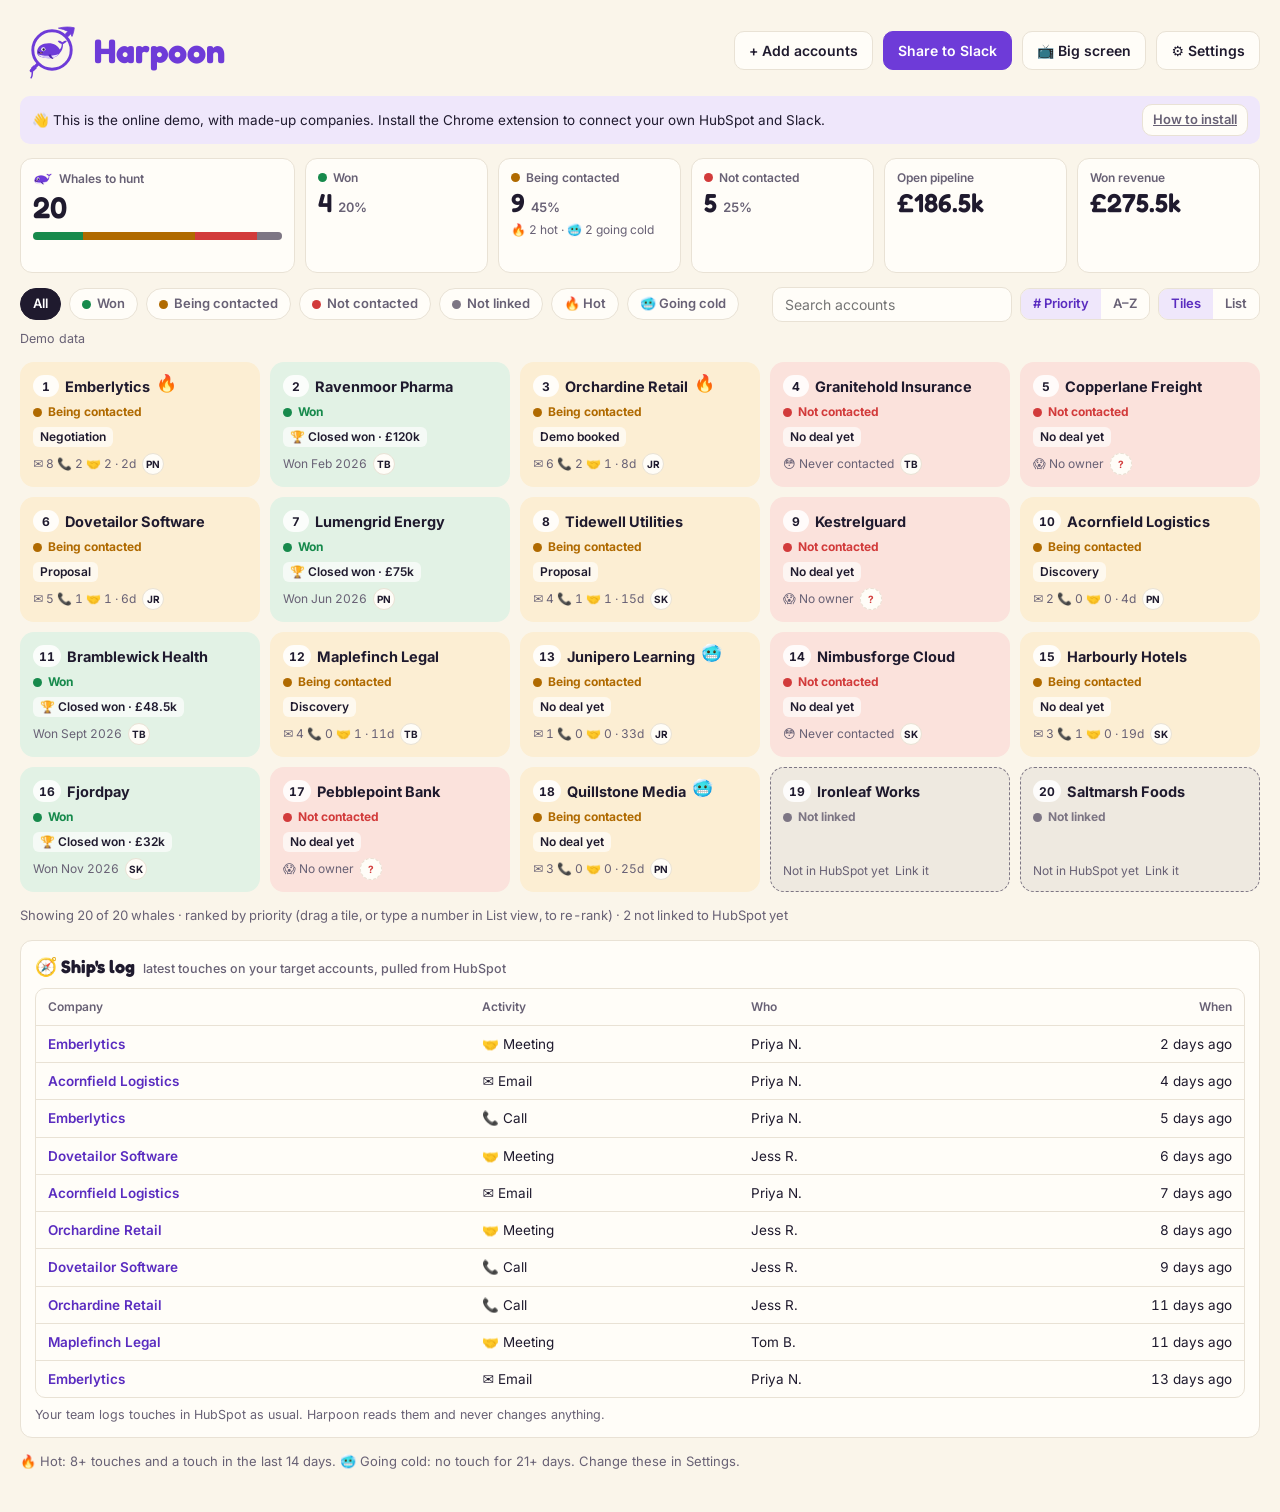
==== board.html @ 77470c89 "Harpoon v0.1: target account board for HubSpot, with Slack notifications A Chrome extension that put" ====
<!doctype html>
<html lang="en-GB">
<head>
  <meta charset="utf-8">
  <meta name="viewport" content="width=device-width, initial-scale=1">
  <title>Harpoon</title>
  <link rel="icon" href="icons/icon32.png">
  <link rel="stylesheet" href="https://fonts.googleapis.com/css2?family=Fredoka:wght@500;600;700&family=Inter:wght@400;500;600;700&display=swap">
  <link rel="stylesheet" href="board.css">
</head>
<body data-skin="cream">
<div class="page" id="page">

  <header class="topbar">
    <div class="brandmark"><span class="logo js-logo"></span><b>Harpoon</b></div>
    <div class="tvbar"><span id="tvUpdated"></span><span class="clock" id="tvClock"></span></div>
    <button class="btn" id="addBtn" type="button">+ Add accounts</button>
    <button class="btn primary" id="shareBtn" type="button">Share to Slack</button>
    <button class="btn" id="tvBtn" type="button">📺 Big screen</button>
    <button class="btn" id="settingsBtn" type="button" aria-label="Settings">⚙️ Settings</button>
  </header>

  <div id="banners"></div>
  <div class="stats" id="stats"></div>

  <div class="controls">
    <button class="chip f" data-f="all" aria-pressed="true" type="button">All</button>
    <button class="chip f" data-f="won" aria-pressed="false" type="button"><span class="dot" style="background:var(--won)"></span>Won</button>
    <button class="chip f" data-f="amber" aria-pressed="false" type="button"><span class="dot" style="background:var(--amber)"></span>Being contacted</button>
    <button class="chip f" data-f="red" aria-pressed="false" type="button"><span class="dot" style="background:var(--red)"></span>Not contacted</button>
    <button class="chip f" data-f="grey" aria-pressed="false" type="button"><span class="dot" style="background:var(--grey)"></span>Not linked</button>
    <button class="chip f" data-f="hot" aria-pressed="false" type="button">🔥 Hot</button>
    <button class="chip f" data-f="cold" aria-pressed="false" type="button">🥶 Going cold</button>
    <input class="search" id="q" type="search" placeholder="Search accounts" aria-label="Search accounts">
    <div class="seg" role="group" aria-label="Sort" id="sortSeg"><button type="button" data-sort="rank" aria-pressed="true"># Priority</button><button type="button" data-sort="az" aria-pressed="false">A–Z</button></div>
    <div class="seg" role="group" aria-label="View" id="viewSeg"><button type="button" data-view="tiles" aria-pressed="true">Tiles</button><button type="button" data-view="list" aria-pressed="false">List</button></div>
    <span class="updated" id="updated"></span>
  </div>

  <div class="grid" id="grid"></div>
  <div class="tablewrap" id="tablewrap" hidden></div>
  <div class="empty" id="empty" hidden></div>
  <div class="count" id="count"></div>

  <section class="shiplog" id="shiplog" aria-label="Ship's log"></section>
  <p class="legend" id="legend"></p>

  <div class="hc hc-pop" id="pop" hidden></div>
</div>

<button class="btn tvexit" id="tvExit" type="button">Exit TV mode (Esc)</button>
<div class="toast" id="toast" role="status" hidden></div>

<!-- ============ Add accounts ============ -->
<dialog id="addDlg" aria-labelledby="addTitle">
  <div class="dlg">
    <div class="dlg-head"><h2 id="addTitle">Load your whales</h2><button class="close" data-close type="button" aria-label="Close">×</button></div>
    <p class="lbl2">Paste names, upload a CSV, or pull in the companies already ticked as target accounts in HubSpot. Harpoon finds each one in HubSpot and asks you to check anything it isn't sure about.</p>
    <p class="lbl2">🐋 <b>100 whales is the max.</b> Need more? That's trawling, not harpooning.<br>🔢 <b>List them most important first.</b> New whales join the bottom of your ranking, and you can drag them into place on the board.</p>
    <div class="seg" role="group" aria-label="How to add accounts" id="addTabs">
      <button type="button" data-pane="paste" aria-pressed="true">📋 Paste names</button>
      <button type="button" data-pane="csv" aria-pressed="false">📄 Upload a CSV</button>
      <button type="button" data-pane="hs" aria-pressed="false">🎯 Pull from HubSpot</button>
    </div>
    <div class="pane" data-pane="paste">
      <label for="addText" class="lbl2">One company per line. A company name or its website (like acme.com) both work. A website is the most exact match.</label>
      <textarea id="addText" rows="6" placeholder="Acme Logistics&#10;globex.com&#10;Initech"></textarea>
      <div style="margin-top:8px"><button class="btn primary" id="findBtn" type="button">🔎 Find them in HubSpot</button> <span class="lbl2" id="findProgress"></span></div>
    </div>
    <div class="pane" data-pane="csv" hidden>
      <label class="drop" for="csvFile"><b>Choose a CSV file</b><span>Export one from any spreadsheet. The file stays on your computer.</span></label>
      <input type="file" id="csvFile" accept=".csv,text/csv" class="sr">
      <p class="lbl2" style="margin-top:8px">The format: a column called <b>Company name</b> and, if you have it, a column called <b>Domain</b>. Other columns are ignored.</p>
      <pre class="code">Company name,Domain
Acme Logistics,acme.com
Globex,</pre>
    </div>
    <div class="pane" data-pane="hs" hidden>
      <p>If your team ticks <b>"Target account"</b> on companies in HubSpot (part of HubSpot's ABM tools), Harpoon can pull them all in one go.</p>
      <div style="margin-top:8px"><button class="btn primary" id="pullBtn" type="button">🎯 Pull my HubSpot target accounts</button></div>
    </div>
    <div class="results" id="results"></div>
    <div class="dlg-foot">
      <span class="count" id="placeCount"></span>
      <button class="btn primary" id="confirmAdd" type="button" disabled>Add to Harpoon</button>
    </div>
  </div>
</dialog>

<!-- ============ Link one company ============ -->
<dialog id="linkDlg" aria-labelledby="linkTitle">
  <div class="dlg">
    <div class="dlg-head"><h2 id="linkTitle">Link to HubSpot</h2><button class="close" data-close type="button" aria-label="Close">×</button></div>
    <p class="lbl2" id="linkIntro"></p>
    <div class="inrow"><input class="field" id="linkQ" type="search" aria-label="Company name or website"><button class="btn primary" id="linkFind" type="button">🔎 Search HubSpot</button></div>
    <div id="linkResults"></div>
  </div>
</dialog>

<!-- ============ Share preview ============ -->
<dialog id="shareDlg" aria-labelledby="shareTitle">
  <div class="dlg">
    <div class="dlg-head"><h2 id="shareTitle">Share to Slack</h2><button class="close" data-close type="button" aria-label="Close">×</button></div>
    <p class="lbl2">This is exactly what your team will see in Slack.</p>
    <div class="preview"><div class="ava js-logo"></div><div class="body"><div class="who">Harpoon<em>APP</em></div><div id="sharePreview" class="body"></div></div></div>
    <div id="shareNote"></div>
    <div class="dlg-foot"><span class="lbl2" id="shareWhere"></span><button class="btn primary" id="sendNow" type="button">Send to Slack now</button></div>
    <section class="sched-box" aria-labelledby="schedTitle">
      <h3 id="schedTitle">🔔 Send it automatically</h3>
      <div class="freq" role="radiogroup" aria-label="How often">
        <label><input type="radio" name="freq" value="daily"> <span><b>Every weekday morning</b><small>The short version: tally, hot and cold, next to hunt</small></span></label>
        <label><input type="radio" name="freq" value="weekly"> <span><b>Every Monday</b><small>The full rundown, with who's doing what</small></span></label>
        <label><input type="radio" name="freq" value="off"> <span><b>Off</b><small>Only when I press Send</small></span></label>
      </div>
      <div class="inrow"><label for="shareTime" class="lbl2" style="font-weight:600">Time</label><input class="field" id="shareTime" type="time" style="flex:0 0 130px"><span class="small" id="shareNext"></span></div>
      <p class="small">The schedule runs inside Chrome, so it only goes out while Chrome is open. If Chrome was closed at that time, it goes out as soon as you next open Chrome.</p>
    </section>
  </div>
</dialog>

<!-- ============ Big screen ============ -->
<dialog id="tvDlg" aria-labelledby="tvTitle">
  <div class="dlg">
    <div class="dlg-head"><h2 id="tvTitle">📺 Get it on the big screen</h2><button class="close" data-close type="button" aria-label="Close">×</button></div>
    <p>Broadcast the hunt to the whole crew. Put Harpoon on the office TV and everyone can see who's on what, all day.</p>
    <ol class="tv-steps">
      <li><b>Start TV mode</b> (button below). The board goes full screen with big text and no buttons, and refreshes itself every 10 minutes.</li>
      <li><b>Cast this tab to the TV.</b> In Chrome, click the <b>⋮</b> menu (top right) → <b>Cast, save and share</b> → <b>Cast…</b>, then pick your office TV. This works with TVs that have Chromecast or Google TV built in, or a Chromecast plugged into them.</li>
      <li><b>Or skip casting:</b> plug a spare laptop or a small mini PC into the TV with an HDMI cable, install Harpoon on it, and start TV mode there.</li>
    </ol>
    <div class="tv-note">
      <b>Good to know</b>
      <ul>
        <li>Casting streams from the computer you cast from, so that computer has to stay on, awake and online, with Chrome open. For a screen that's always on, use a spare laptop or mini PC that lives by the TV.</li>
        <li>Set that computer to never go to sleep (on a Mac: System Settings → Displays / Energy; on Windows: Settings → Power).</li>
        <li>While TV mode is on, Harpoon asks the browser to keep the screen awake.</li>
        <li>To leave TV mode, press <b>Esc</b>, or move the mouse and click <b>Exit TV mode</b>.</li>
      </ul>
    </div>
    <div class="dlg-foot"><span class="lbl2">Tip: on a TV, the Ivory background (in Settings) reads best.</span><button class="btn primary" id="tvStart" type="button">Start TV mode</button></div>
  </div>
</dialog>

<!-- ============ Settings ============ -->
<dialog id="settingsDlg" aria-labelledby="setTitle">
  <div class="dlg">
    <div class="dlg-head"><span class="logo js-logo" style="width:36px;height:36px;display:block"></span><h2 id="setTitle">Settings</h2><button class="close" data-close type="button" aria-label="Close">×</button></div>
    <div id="webNote"></div>

    <section class="set-sec">
      <h3>Connect HubSpot</h3>
      <p class="lbl2">Harpoon only ever <b>reads</b> from HubSpot. The access token stays in this Chrome and is only ever sent to HubSpot.</p>
      <details class="help">
        <summary>How to get an access token (about 5 minutes, needs a HubSpot Super Admin)</summary>
        <ol>
          <li>In HubSpot, open <b>Settings</b> (the cog) → <b>Integrations</b> → <b>Private Apps</b>. In some newer accounts it's under <b>Development → Legacy apps</b>.</li>
          <li>Create a private app called <b>Harpoon</b>.</li>
          <li>On the <b>Scopes</b> tab, tick these four, all <b>Read</b>: <code>crm.objects.companies.read</code>, <code>crm.objects.deals.read</code>, <code>crm.objects.owners.read</code> and <code>crm.objects.contacts.read</code> (HubSpot uses that last one to unlock emails, calls and meetings).</li>
          <li>Create the app, then copy its <b>access token</b> and paste it below.</li>
        </ol>
      </details>
      <label for="tokenIn">HubSpot access token</label>
      <div class="inrow"><input class="field" id="tokenIn" type="password" autocomplete="off" spellcheck="false" placeholder="pat-…"><button class="btn primary" id="testHs" type="button">Test &amp; connect</button><button class="btn danger" id="disconnect" type="button">Disconnect</button></div>
      <div id="hsResult"></div>
    </section>

    <section class="set-sec">
      <h3>Connect Slack</h3>
      <details class="help">
        <summary>How to get a Slack webhook link (about 3 minutes)</summary>
        <ol>
          <li>Go to <b>api.slack.com/apps</b> and click <b>Create New App → From scratch</b>. Call it <b>Harpoon</b> and pick your workspace.</li>
          <li>Open <b>Incoming Webhooks</b>, switch it on, and click <b>Add New Webhook to Workspace</b>.</li>
          <li>Choose the channel (for example <b>#target-accounts</b>) and click <b>Allow</b>.</li>
          <li>Copy the webhook link (it starts with <code>https://hooks.slack.com/</code>) and paste it below.</li>
        </ol>
      </details>
      <label for="hookIn">Slack webhook link</label>
      <div class="inrow"><input class="field" id="hookIn" type="password" autocomplete="off" spellcheck="false" placeholder="https://hooks.slack.com/services/…"><button class="btn" id="testSlack" type="button">Save &amp; send test message</button></div>
      <div id="slackResult"></div>
    </section>


    <section class="set-sec">
      <h3>Tag people in Slack</h3>
      <label class="inrow" style="font-weight:500"><input type="checkbox" id="mentionsIn"> Tag the account owner in "Next to hunt"</label>
      <p class="small">To really ping someone, Harpoon needs their Slack member ID: in Slack, click their name → <b>⋮</b> → <b>Copy member ID</b>. Without it, Harpoon just writes their name.</p>
      <div class="ids" id="idsList"></div>
    </section>

    <section class="set-sec">
      <h3>Hot and cold</h3>
      <div class="nums">
        <span>🔥 Hot = at least <input class="field" id="hotT" type="number" min="1" max="99"> touches and a touch in the last <input class="field" id="hotD" type="number" min="1" max="365"> days</span>
        <span>🥶 Going cold = no touch for <input class="field" id="coldD" type="number" min="1" max="999"> days</span>
      </div>
    </section>

    <section class="set-sec">
      <h3>Look</h3>
      <div class="inrow">
        <label for="curIn" class="lbl2" style="font-weight:600">Currency</label>
        <select id="curIn"><option>£</option><option>$</option><option>€</option></select>
        <label for="skinIn" class="lbl2" style="font-weight:600;margin-left:12px">Background</label>
        <select id="skinIn"><option value="ivory">Ivory</option><option value="cream">Cream</option><option value="oat">Oat</option></select>
      </div>
    </section>

    <section class="set-sec" id="demoSec">
      <h3>Demo data</h3>
      <div class="inrow"><button class="btn" id="resetDemo" type="button">Reset the demo board</button><span class="small">Brings back the 20 made-up companies.</span></div>
    </section>
  </div>
</dialog>

<script type="module" src="board.js"></script>
</body>
</html>
---- board.css ----
/* Harpoon board. One brand colour (Narwhal Violet) on cream, with red / amber / green for status. */
:root {
  --violet: #6E3BD8; --violet-hi: #9A72F0; --lavender: #F1EAFF;
  --brand: #6E3BD8; --brand-soft: #EFE7FB; --brand-text: #5A2CC0;
  --bg: #FAF5EA; --surface: #FFFDF8; --ink: #1F1A2E; --muted: #686175; --line: #E9E2D5;
  --won: #178A4C; --won-bg: #E2F2E5; --amber: #B06A00; --amber-bg: #FCEED3; --red: #D23B3B; --red-bg: #FBE2DC; --grey: #7D7684; --grey-bg: #EEE9E0;
  --display: "Fredoka", "Avenir Next Rounded", "Nunito", system-ui, sans-serif;
  --body: "Inter", system-ui, -apple-system, "Segoe UI", sans-serif;
  color-scheme: light;
}
body[data-skin="ivory"] { --bg: #FCFAF5; }
body[data-skin="cream"] { --bg: #FAF5EA; }
body[data-skin="oat"] { --bg: #F3EDE1; --surface: #FBF8F1; }

* { box-sizing: border-box; }
[hidden] { display: none !important; }
html, body { margin: 0; }
body { background: var(--bg); color: var(--ink); font-family: var(--body); font-size: 15px; line-height: 1.5; }
h1, h2, h3, h4 { font-family: var(--display); margin: 0; text-wrap: balance; }
p { margin: 0; }
a { color: var(--brand-text); }

.page { position: relative; max-width: 1760px; margin: 0 auto; padding: 18px max(20px, env(safe-area-inset-right, 0px)) 40px max(20px, env(safe-area-inset-left, 0px)); display: flex; flex-direction: column; gap: 14px; }

/* top bar */
.topbar { display: flex; align-items: center; gap: 10px; flex-wrap: wrap; }
.brandmark { display: flex; align-items: center; gap: 10px; margin-right: auto; }
.brandmark .logo svg { width: 64px; height: 64px; display: block; overflow: visible; }
.brandmark b { font-family: var(--display); font-size: 34px; font-weight: 700; color: var(--violet); }
/* hover the logo: the whale swims, the harpoon shoots in and lands */
.brandmark { position: relative; }
.brandmark .logo { cursor: pointer; }
.quip { position: absolute; left: 74px; top: 52px; z-index: 30; background: var(--ink); color: #fff; font-size: 13.5px; font-weight: 600; padding: 8px 12px; border-radius: 12px; width: max-content; max-width: 300px; box-shadow: 0 12px 28px -12px rgba(0,0,0,.45); animation: quip-in .25s ease-out; }
.quip::before { content: ""; position: absolute; left: -6px; top: 10px; width: 12px; height: 12px; background: var(--ink); transform: rotate(45deg); }
@keyframes quip-in { from { opacity: 0; transform: translateY(4px); } to { opacity: 1; transform: none; } }
.hp-whale, .hp-harpoon, .hp-coin { transform-box: view-box; transform-origin: 60px 60px; }
.brandmark .logo.go .hp-whale { animation: hp-swim 1.6s ease-in-out; }
.brandmark .logo.go .hp-harpoon { animation: hp-throw 1.6s cubic-bezier(.2,.7,.3,1); }
.brandmark .logo.go .hp-coin { animation: hp-hit 1.6s ease-out; }
@keyframes hp-swim { 0% { transform: translate(0,0) rotate(0); } 15% { transform: translate(-6px,1px) rotate(-6deg); } 30% { transform: translate(5px,-2px) rotate(5deg); } 45% { transform: translate(-3px,1px) rotate(-3deg); } 58% { transform: translate(0,0) rotate(0); } 66% { transform: translate(2px,0) scale(1.08,.92); } 80% { transform: translate(0,0) scale(.97,1.03); } 100% { transform: none; } }
@keyframes hp-throw { 0% { transform: translate(-70px,70px); opacity: 0; } 40% { transform: translate(-70px,70px); opacity: 0; } 41% { opacity: 1; } 58% { transform: translate(0,0); } 63% { transform: translate(-3px,3px); } 70% { transform: translate(0,0); } 100% { transform: none; opacity: 1; } }
@keyframes hp-hit { 0%, 57% { transform: none; } 62% { transform: rotate(-7deg) scale(1.05); } 70% { transform: rotate(5deg); } 78% { transform: rotate(-3deg); } 86% { transform: rotate(1deg); } 100% { transform: none; } }
@media (prefers-reduced-motion: reduce) { .brandmark .logo.go .hp-whale, .brandmark .logo.go .hp-harpoon, .brandmark .logo.go .hp-coin { animation: none; } }
.btn { font: inherit; font-size: 14px; font-weight: 600; border-radius: 10px; padding: 8px 14px; border: 1px solid var(--line); background: var(--surface); color: var(--ink); cursor: pointer; display: inline-flex; gap: 8px; align-items: center; white-space: nowrap; }
.btn:hover { border-color: var(--brand); }
.btn:disabled { opacity: .5; cursor: not-allowed; }
.btn.primary { background: var(--brand); border-color: var(--brand); color: #fff; }
.btn.primary:hover:not(:disabled) { filter: brightness(1.08); }
.btn.small { font-size: 13px; padding: 5px 10px; }
.btn.ghost { background: transparent; }
.btn.danger { color: var(--red); }
:is(.btn, .chip, .tile, .x, input, select, textarea, .menu button, a, summary):focus-visible { outline: 2px solid var(--brand); outline-offset: 2px; }

.sched { position: relative; }
.menu { position: absolute; right: 0; top: calc(100% + 6px); z-index: 20; background: var(--surface); border: 1px solid var(--line); border-radius: 12px; box-shadow: 0 16px 36px -14px rgba(40,30,20,.35); padding: 6px; width: 290px; display: flex; flex-direction: column; gap: 2px; }
.menu .mh { font-size: 12px; color: var(--muted); padding: 6px 10px 4px; }
.menu button { font: inherit; text-align: left; background: none; border: 0; color: var(--ink); padding: 8px 10px; border-radius: 8px; cursor: pointer; display: flex; flex-direction: column; gap: 1px; }
.menu button:hover { background: var(--brand-soft); }
.menu button small { color: var(--muted); font-size: 12px; }
.menu button[aria-checked="true"] b::after { content: " ✓"; color: var(--brand-text); }

/* banners */
.banner { font-size: 13.5px; border-radius: 10px; padding: 8px 12px; display: flex; gap: 10px; align-items: center; flex-wrap: wrap; }
.banner.demo { background: var(--brand-soft); }
.banner.warn { background: var(--amber-bg); }
.banner.err { background: var(--red-bg); }
.banner .btn { margin-left: auto; }
.btn.pulse { animation: glow 1.8s ease-out infinite; }
@keyframes glow { 0% { box-shadow: 0 0 0 0 rgba(110,59,216,.6); } 70% { box-shadow: 0 0 0 12px rgba(110,59,216,0); } 100% { box-shadow: 0 0 0 0 rgba(110,59,216,0); } }
@media (prefers-reduced-motion: reduce) { .btn.pulse { animation: none; outline: 2px solid var(--violet-hi); outline-offset: 2px; } }

/* stats */
.stats { display: grid; grid-template-columns: 1.5fr repeat(5, minmax(0, 1fr)); gap: 10px; font-variant-numeric: tabular-nums; }
@media (max-width: 1000px) { .stats { grid-template-columns: repeat(3, minmax(0, 1fr)); } .stats .cap { grid-column: 1 / -1; } }
.stat { background: var(--surface); border: 1px solid var(--line); border-radius: 12px; padding: 10px 12px; display: flex; flex-direction: column; gap: 2px; min-width: 0; }
.stat .k { font-size: 12px; color: var(--muted); font-weight: 600; display: flex; align-items: center; gap: 6px; }
.stat .v { font-family: var(--display); font-size: 26px; font-weight: 600; line-height: 1.1; }
.stat .v small { font-family: var(--body); font-size: 13px; font-weight: 600; color: var(--muted); }
.cap .v { font-size: 30px; }
.bar { height: 8px; border-radius: 99px; background: var(--grey-bg); display: flex; overflow: hidden; margin-top: 6px; }
.bar i { display: block; height: 100%; }
.hint { font-size: 12px; color: var(--muted); margin-top: 2px; }
.kicon { width: 20px; height: 20px; display: block; }
.hint.hover-only { opacity: 0; transition: opacity .2s; }
.stat:hover .hint.hover-only, .stat:focus-within .hint.hover-only { opacity: 1; }
.dot { width: 9px; height: 9px; border-radius: 50%; flex: none; display: inline-block; }

/* controls */
.controls { display: flex; gap: 8px; flex-wrap: wrap; align-items: center; }
.chip { font: inherit; font-size: 13px; font-weight: 600; padding: 5px 12px; border-radius: 99px; border: 1px solid var(--line); background: var(--surface); color: var(--muted); cursor: pointer; display: inline-flex; gap: 6px; align-items: center; }
.chip[aria-pressed="true"] { background: var(--ink); color: #fff; border-color: var(--ink); }
.search { margin-left: auto; font: inherit; font-size: 14px; padding: 6px 12px; border-radius: 10px; border: 1px solid var(--line); background: var(--surface); color: var(--ink); width: min(240px, 100%); }
.seg { display: inline-flex; border: 1px solid var(--line); border-radius: 10px; overflow: hidden; flex-wrap: wrap; }
.seg button { font: inherit; font-size: 13px; font-weight: 600; padding: 5px 12px; border: 0; background: var(--surface); color: var(--muted); cursor: pointer; }
.seg button[aria-pressed="true"] { background: var(--brand-soft); color: var(--brand-text); }
.updated { font-size: 12.5px; color: var(--muted); display: inline-flex; gap: 6px; align-items: center; }
.count { font-size: 13px; color: var(--muted); font-variant-numeric: tabular-nums; }

/* the board: 5 across on a 13-inch laptop, more on bigger screens */
.grid { display: grid; grid-template-columns: repeat(5, minmax(0, 1fr)); gap: 10px; }
@media (min-width: 1500px) { .grid { grid-template-columns: repeat(6, minmax(0, 1fr)); } }
@media (min-width: 1720px) { .grid { grid-template-columns: repeat(7, minmax(0, 1fr)); } }
@media (max-width: 1000px) { .grid { grid-template-columns: repeat(3, minmax(0, 1fr)); } }
@media (max-width: 600px) { .grid { grid-template-columns: repeat(2, minmax(0, 1fr)); } }
.tw { position: relative; display: flex; }
.tile { flex: 1; position: relative; text-align: left; font: inherit; color: var(--ink); text-decoration: none; border: 1px solid transparent; border-radius: 14px; padding: 12px 12px 11px; cursor: pointer; display: flex; flex-direction: column; gap: 6px; min-height: 124px; transition: transform .12s ease, box-shadow .12s ease; min-width: 0; }
.tile:hover { transform: translateY(-2px); box-shadow: 0 8px 18px -10px rgba(60,40,20,.45); }
.tile .top { display: flex; justify-content: space-between; align-items: flex-start; gap: 6px; padding-right: 14px; }
.rk { flex: none; min-width: 26px; height: 22px; padding: 0 6px; border-radius: 99px; background: rgba(255,255,255,.85); color: var(--ink); font-size: 12px; font-weight: 700; display: inline-grid; place-items: center; font-variant-numeric: tabular-nums; margin-right: 6px; vertical-align: 1px; }
.tw[draggable="true"] .tile { cursor: grab; }
.tw.dragging { opacity: .4; }
.tw.drop-before::before { content: ""; position: absolute; left: -6px; top: 6px; bottom: 6px; width: 3px; border-radius: 3px; background: var(--violet); }
.rkin { width: 56px; font: inherit; font-size: 13px; font-weight: 700; padding: 3px 6px; border-radius: 8px; border: 1px solid var(--line); background: #fff; color: var(--ink); text-align: center; }
.tile .name { font-weight: 700; font-size: 14.5px; line-height: 1.25; min-width: 0; overflow-wrap: anywhere; }
.tile .heat { font-size: 17px; line-height: 1; flex: none; }
.tile .stg { font-size: 12px; font-weight: 600; color: var(--ink); background: rgba(255,255,255,.65); border-radius: 6px; padding: 1px 7px; align-self: flex-start; max-width: 100%; overflow: hidden; text-overflow: ellipsis; white-space: nowrap; }
.tile .row { display: flex; justify-content: space-between; align-items: center; gap: 6px; margin-top: auto; font-size: 12px; color: var(--muted); font-variant-numeric: tabular-nums; }
.tile .row .em { white-space: nowrap; overflow: hidden; text-overflow: ellipsis; }
.st { display: inline-flex; align-items: center; gap: 6px; font-size: 12px; font-weight: 700; }
.av { width: 22px; height: 22px; border-radius: 50%; background: var(--surface); color: var(--ink); font-size: 10px; font-weight: 700; display: grid; place-items: center; border: 1px solid var(--line); flex: none; }
.av.none { border-style: dashed; color: var(--red); }
.s-won { background: var(--won-bg); } .s-won .st { color: var(--won); }
.s-amber { background: var(--amber-bg); } .s-amber .st { color: var(--amber); }
.s-red { background: var(--red-bg); } .s-red .st { color: var(--red); }
.s-grey { background: var(--grey-bg); border: 1px dashed var(--grey); } .s-grey .st { color: var(--grey); }
.x { position: absolute; top: 6px; right: 6px; width: 22px; height: 22px; border-radius: 50%; border: 0; background: rgba(255,255,255,.8); color: var(--muted); font-size: 15px; line-height: 1; cursor: pointer; opacity: 0; transition: opacity .12s; z-index: 2; }
.tw:hover .x, .x:focus-visible { opacity: 1; }
.x:hover { color: var(--red); }

.empty { background: var(--surface); border: 2px dashed var(--line); border-radius: 16px; padding: 36px 24px; text-align: center; display: flex; flex-direction: column; gap: 10px; align-items: center; }
.empty svg { width: 90px; height: 90px; }

/* list view */
.tablewrap { overflow-x: auto; border: 1px solid var(--line); border-radius: 12px; background: var(--surface); }
table { border-collapse: collapse; width: 100%; font-size: 13.5px; }
th { font-size: 12px; color: var(--muted); font-weight: 600; text-align: left; padding: 9px 12px; border-bottom: 1px solid var(--line); white-space: nowrap; }
td { padding: 8px 12px; border-bottom: 1px solid var(--line); white-space: nowrap; font-variant-numeric: tabular-nums; }
tr:last-child td { border-bottom: 0; }
td.num, th.num { text-align: right; }
.list-t { min-width: 900px; }
.pill { display: inline-flex; align-items: center; gap: 6px; font-size: 12px; font-weight: 700; padding: 2px 9px; border-radius: 99px; }
a.co { color: var(--brand-text); font-weight: 600; text-decoration: none; }
a.co:hover { text-decoration: underline; }
button.co { font: inherit; background: none; border: 0; padding: 0; color: var(--brand-text); font-weight: 600; cursor: pointer; }

/* hover card */
.hc { width: 290px; background: var(--surface); color: var(--ink); border: 1px solid var(--line); border-radius: 14px; box-shadow: 0 18px 40px -18px rgba(50,30,20,.45); padding: 14px 15px; display: flex; flex-direction: column; gap: 10px; font-size: 13px; }
.hc-pop { position: absolute; z-index: 15; pointer-events: none; }
.hc h4 { font-size: 17px; font-weight: 600; display: flex; justify-content: space-between; gap: 8px; }
.hc .sub { font-size: 12px; margin-top: -6px; font-weight: 700; }
.hc dl { display: grid; grid-template-columns: auto 1fr; gap: 4px 12px; margin: 0; }
.hc dt { color: var(--muted); } .hc dd { margin: 0; font-weight: 600; text-align: right; font-variant-numeric: tabular-nums; }
.hc .why { border-radius: 8px; padding: 8px 10px; font-weight: 600; }
.hc .heatline { border-radius: 8px; padding: 6px 10px; font-weight: 600; background: var(--bg); }
.hc .foot { font-size: 12px; color: var(--brand-text); font-weight: 600; }
.stage { display: flex; flex-direction: column; gap: 5px; border-top: 1px solid var(--line); padding-top: 9px; }
.stage .lbl { display: flex; justify-content: space-between; gap: 8px; font-size: 12px; }
.stage .lbl span { color: var(--muted); }
.steps { display: grid; gap: 3px; }
.steps i { display: block; height: 6px; border-radius: 3px; background: var(--grey-bg); }
.steps i.on { background: var(--amber); }
.steps.won i.on { background: var(--won); }
.steps-names { display: grid; gap: 3px; font-size: 9.5px; color: var(--muted); line-height: 1.2; }
.steps-names span.cur { color: var(--ink); font-weight: 700; }
.mini-log { display: flex; flex-direction: column; gap: 3px; border-top: 1px solid var(--line); padding-top: 8px; }
.mini-log .ml-h { font-size: 10.5px; color: var(--muted); font-weight: 700; text-transform: uppercase; letter-spacing: .06em; }
.mini-log div { display: flex; justify-content: space-between; gap: 8px; font-size: 12px; }
.mini-log div span:last-child, .mini-log .more { color: var(--muted); }

/* ship's log */
.shiplog { background: var(--surface); border: 1px solid var(--line); border-radius: 12px; padding: 12px 14px; display: flex; flex-direction: column; gap: 8px; }
.shiplog h3 { font-size: 18px; display: flex; gap: 8px; align-items: baseline; flex-wrap: wrap; }
.shiplog h3 small { font-family: var(--body); font-size: 12.5px; font-weight: 500; color: var(--muted); }
.shiplog .tablewrap { border-radius: 10px; }
.log-t { min-width: 520px; }
.legend { font-size: 13px; color: var(--muted); }
.small { font-size: 12.5px; color: var(--muted); }

/* toast */
.toast { position: fixed; left: 50%; bottom: 22px; transform: translateX(-50%); background: var(--ink); color: #fff; padding: 10px 16px; border-radius: 10px; font-size: 14px; font-weight: 600; max-width: min(620px, 92vw); box-shadow: 0 12px 30px -12px rgba(0,0,0,.4); z-index: 50; display: flex; gap: 12px; align-items: center; }
.toast button { font: inherit; font-weight: 700; background: none; border: 0; color: #C9B5FF; cursor: pointer; text-decoration: underline; }

/* dialogs */
dialog { border: 0; padding: 0; border-radius: 18px; background: var(--surface); color: var(--ink); box-shadow: 0 30px 80px -20px rgba(30,20,10,.5); width: min(760px, calc(100vw - 32px)); max-height: calc(100vh - 40px); }
dialog::backdrop { background: rgba(31,26,46,.45); }
.dlg { display: flex; flex-direction: column; gap: 14px; padding: 20px 22px; }
.dlg-head { display: flex; align-items: center; gap: 12px; }
.dlg-head h2 { font-size: 24px; font-weight: 600; margin-right: auto; }
.dlg-head .close { font-size: 22px; line-height: 1; background: none; border: 0; cursor: pointer; color: var(--muted); padding: 4px 8px; border-radius: 8px; }
.dlg-foot { display: flex; justify-content: space-between; align-items: center; gap: 10px; flex-wrap: wrap; border-top: 1px solid var(--line); padding-top: 12px; }
.lbl2 { font-size: 13px; color: var(--muted); }
textarea, .field { font: inherit; font-size: 14px; line-height: 1.5; padding: 9px 12px; border-radius: 10px; border: 1px solid var(--line); background: #fff; color: var(--ink); width: 100%; }
textarea { resize: vertical; }
select { font: inherit; font-size: 14px; padding: 6px 8px; border-radius: 9px; border: 1px solid var(--line); background: #fff; color: var(--ink); max-width: 100%; }
.drop { display: flex; flex-direction: column; gap: 2px; align-items: flex-start; border: 2px dashed var(--line); border-radius: 12px; padding: 16px 18px; cursor: pointer; font-size: 14px; }
.drop span { color: var(--muted); font-size: 13px; }
.drop:hover { border-color: var(--brand); }
.sr { position: absolute; width: 1px; height: 1px; opacity: 0; pointer-events: none; }
pre.code { margin: 0; background: var(--bg); border: 1px solid var(--line); border-radius: 8px; padding: 10px 12px; font-size: 12.5px; overflow-x: auto; white-space: pre; }
.results td { white-space: normal; }
.results .tablewrap { max-height: 320px; overflow: auto; }
.tag { font-size: 12px; font-weight: 700; padding: 2px 8px; border-radius: 99px; white-space: nowrap; }
.joke { font-weight: 700; color: var(--violet); }

.set-sec { display: flex; flex-direction: column; gap: 8px; padding: 14px 0; border-top: 1px solid var(--line); }
.set-sec:first-of-type { border-top: 0; padding-top: 0; }
.set-sec h3 { font-size: 18px; font-weight: 600; }
.set-sec label { font-size: 13px; font-weight: 600; }
.inrow { display: flex; gap: 8px; flex-wrap: wrap; align-items: center; }
.inrow .field { flex: 1 1 220px; min-width: 0; }
.checks { display: flex; flex-direction: column; gap: 4px; font-size: 13px; }
.okline { font-size: 13px; font-weight: 600; color: var(--won); background: var(--won-bg); border-radius: 8px; padding: 6px 10px; }
.errline { font-size: 13px; font-weight: 600; color: var(--red); background: var(--red-bg); border-radius: 8px; padding: 6px 10px; }
details.help { font-size: 13.5px; background: var(--bg); border-radius: 10px; padding: 8px 12px; }
details.help summary { cursor: pointer; font-weight: 600; }
details.help ol { margin: 8px 0 4px; padding-left: 20px; display: flex; flex-direction: column; gap: 4px; }
.ids { display: grid; grid-template-columns: auto 1fr; gap: 6px 10px; align-items: center; font-size: 13.5px; }
.nums { display: flex; gap: 14px; flex-wrap: wrap; font-size: 13.5px; align-items: center; }
.nums input { width: 64px; }

.preview { background: #fff; border: 1px solid var(--line); border-radius: 12px; padding: 14px 16px; display: flex; gap: 12px; }
.preview .ava { width: 40px; height: 40px; flex: none; border-radius: 9px; overflow: hidden; background: #FAF5EA; }
.preview .ava svg { width: 40px; height: 40px; }
.preview .body { display: flex; flex-direction: column; gap: 6px; font-size: 15px; min-width: 0; }
.preview .who { font-weight: 800; }
.preview .who em { font-style: normal; font-size: 10px; font-weight: 700; background: var(--grey-bg); color: var(--muted); border-radius: 4px; padding: 1px 5px; margin-left: 6px; vertical-align: 2px; }
.preview ul { margin: 0; padding-left: 20px; }
.preview a { color: #1D64C8; font-weight: 600; text-decoration: none; }
.preview .mention { background: #E8F0FB; color: #1D64C8; border-radius: 4px; padding: 0 3px; font-weight: 600; }

.sched-box { background: var(--bg); border-radius: 12px; padding: 12px 14px; display: flex; flex-direction: column; gap: 8px; }
.sched-box h3 { font-size: 17px; font-weight: 600; }
.freq { display: flex; flex-direction: column; gap: 6px; }
.freq label { display: flex; gap: 10px; align-items: flex-start; background: var(--surface); border: 1px solid var(--line); border-radius: 10px; padding: 8px 10px; cursor: pointer; }
.freq label:has(input:checked) { border-color: var(--brand); box-shadow: 0 0 0 2px var(--brand-soft); }
.freq input { margin-top: 4px; accent-color: var(--violet); }
.freq span { display: flex; flex-direction: column; }
.freq small { color: var(--muted); font-size: 12.5px; }
.tv-steps { margin: 0; padding-left: 22px; display: flex; flex-direction: column; gap: 10px; }
.tv-note { background: var(--bg); border-radius: 12px; padding: 12px 14px; font-size: 13.5px; display: flex; flex-direction: column; gap: 6px; }
.tv-note ul { margin: 0; padding-left: 18px; display: flex; flex-direction: column; gap: 4px; }

/* ---------- TV mode: big, clean, always on ---------- */
.tvbar { display: none; }
body.tv .page { max-width: none; padding: 22px 28px; gap: 16px; }
body.tv .topbar > :not(.brandmark):not(.tvbar), body.tv .controls, body.tv .count, body.tv .legend, body.tv .banner, body.tv .x { display: none !important; }
body.tv .tvbar { display: flex; align-items: center; gap: 16px; font-size: 18px; color: var(--muted); font-variant-numeric: tabular-nums; }
body.tv .tvbar .clock { font-family: var(--display); font-size: 30px; font-weight: 600; color: var(--ink); }
body.tv .brandmark .logo svg { width: 64px; height: 64px; }
body.tv .brandmark b { font-size: 40px; }
body.tv .stat .v { font-size: 38px; }
body.tv .stat .k { font-size: 15px; }
body.tv .grid { grid-template-columns: repeat(auto-fill, minmax(230px, 1fr)); gap: 12px; }
body.tv .tile { min-height: 140px; }
body.tv .tile .name { font-size: 18px; }
body.tv .tile .st, body.tv .tile .stg, body.tv .tile .row { font-size: 14px; }
body.tv .shiplog h3 { font-size: 22px; }
body.tv .log-t { font-size: 15px; }
.tvexit { position: fixed; top: 14px; right: 14px; z-index: 40; opacity: 0; transition: opacity .3s; }
body.tv.mouse .tvexit { opacity: 1; }
body:not(.tv) .tvexit { display: none; }

@media (prefers-reduced-motion: reduce) { .tile { transition: none; } .tile:hover { transform: none; } }
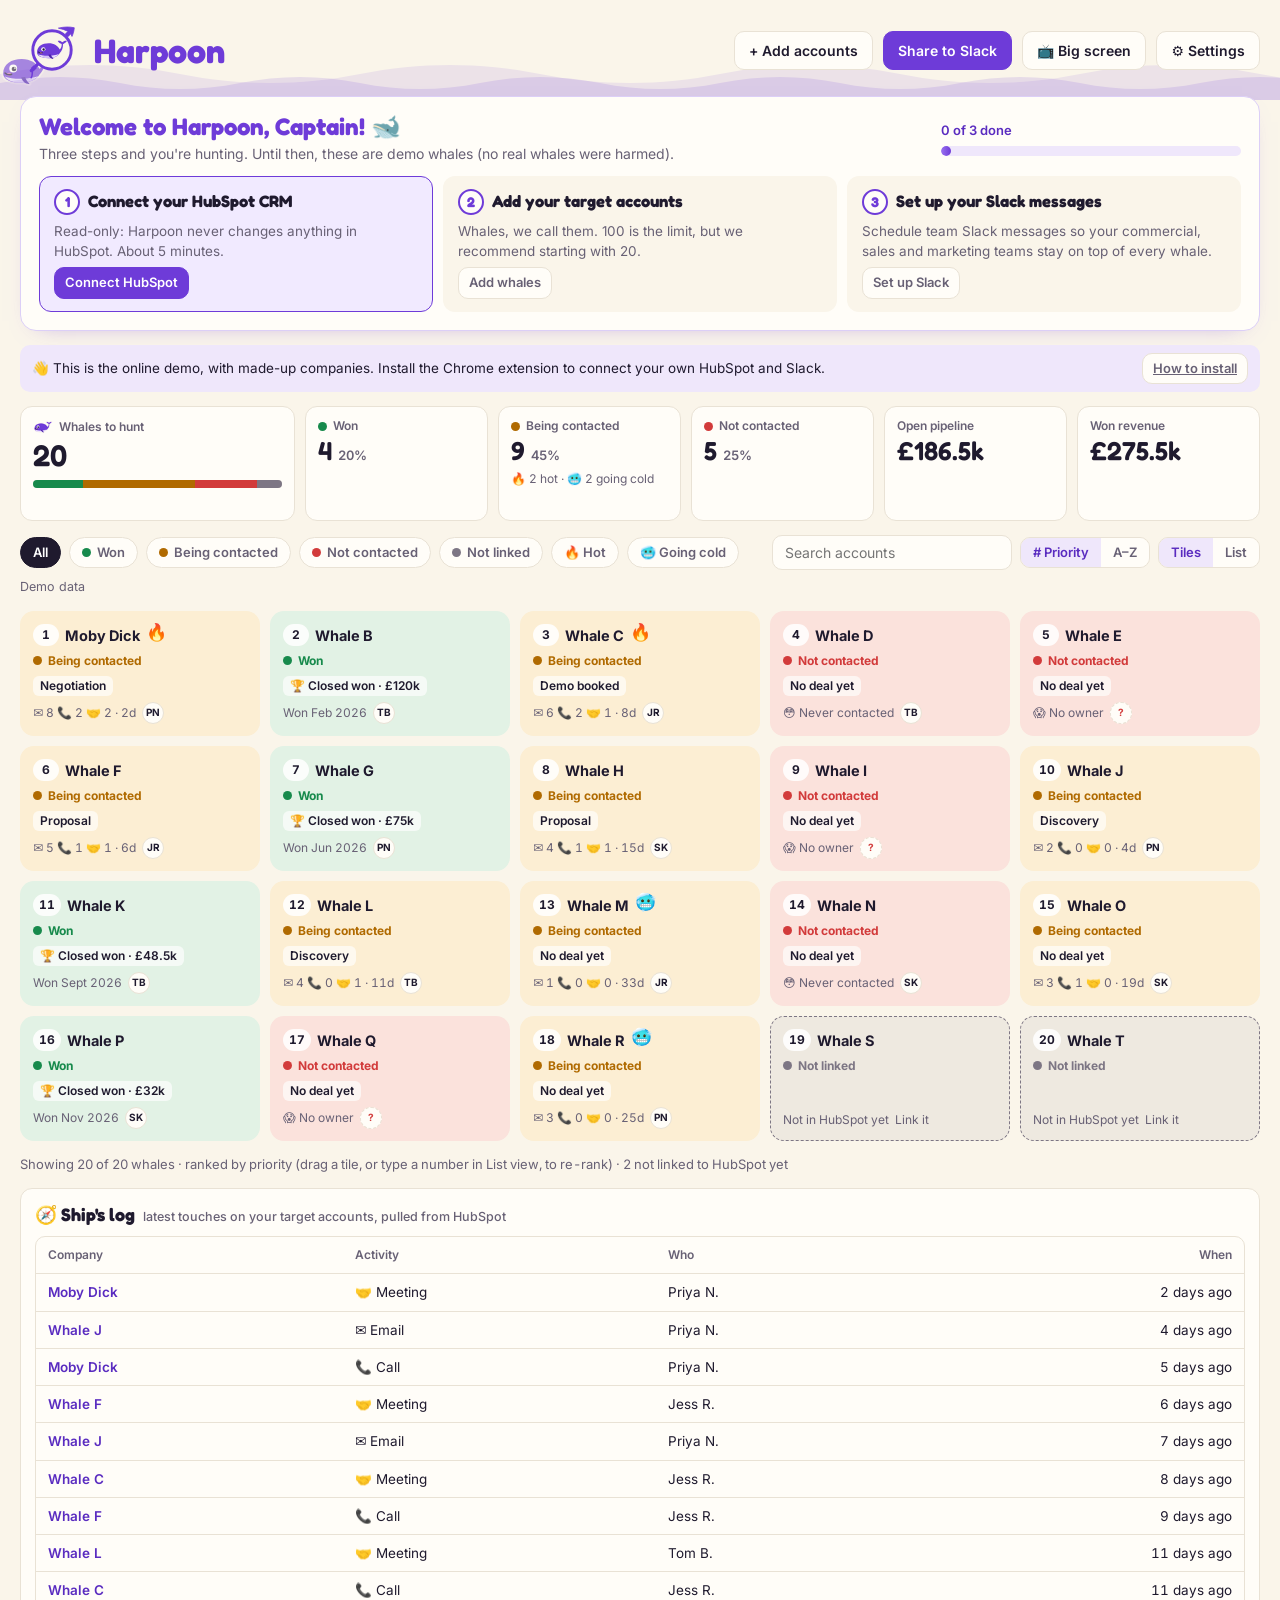
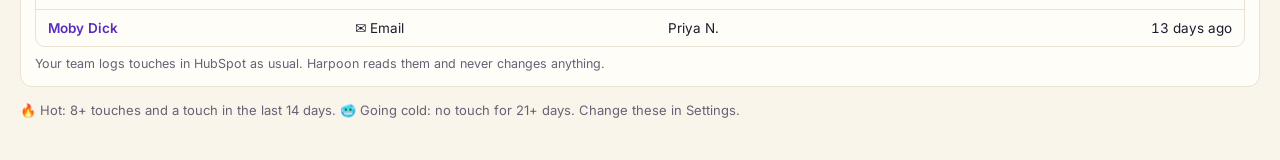
==== commit 82d76edb: "Captain's log: welcome aboard, Moby Dick, and a harpoon for every whale - Welcome, Captain: three se" ====
--- a/board.html
+++ b/board.html
@@ -10,6 +10,7 @@
 </head>
 <body data-skin="cream">
 <div class="page" id="page">
+<div class="sea" aria-hidden="true"><div class="wave w1"></div><div class="whale"><img src="icons/whale.svg" alt=""></div><div class="wave w2"></div></div>
 
   <header class="topbar">
     <div class="brandmark"><span class="logo js-logo"></span><b>Harpoon</b></div>
@@ -20,6 +21,7 @@
     <button class="btn" id="settingsBtn" type="button" aria-label="Settings">⚙️ Settings</button>
   </header>
 
+  <section class="onboard" id="onboard" aria-label="Getting started" hidden></section>
   <div id="banners"></div>
   <div class="stats" id="stats"></div>
 
@@ -208,7 +210,7 @@
 
     <section class="set-sec" id="demoSec">
       <h3>Demo data</h3>
-      <div class="inrow"><button class="btn" id="resetDemo" type="button">Reset the demo board</button><span class="small">Brings back the 20 made-up companies.</span></div>
+      <div class="inrow"><button class="btn" id="resetDemo" type="button">Reset the demo board</button><span class="small">Brings back the 20 made-up whales.</span></div>
     </section>
   </div>
 </dialog>
--- a/board.css
+++ b/board.css
@@ -59,6 +59,29 @@
 .menu button small { color: var(--muted); font-size: 12px; }
 .menu button[aria-checked="true"] b::after { content: " ✓"; color: var(--brand-text); }
 
+/* welcome, Captain: the getting-started steps */
+.onboard { position: relative; z-index: 1; background: var(--surface); border: 1.5px solid #DCCFF7; border-radius: 16px; padding: 16px 18px 18px; display: flex; flex-direction: column; gap: 12px; box-shadow: 0 8px 24px -18px rgba(110,59,216,.6); }
+.ob-head { display: flex; align-items: center; gap: 14px; flex-wrap: wrap; }
+.ob-head h2 { font-size: 24px; color: var(--violet); line-height: 1.15; }
+.ob-head p { font-size: 14px; color: var(--muted); }
+.ob-head .ob-txt { flex: 1 1 320px; display: flex; flex-direction: column; gap: 2px; }
+.ob-prog { flex: 0 1 300px; display: flex; flex-direction: column; gap: 5px; font-size: 13px; font-weight: 600; color: var(--brand-text); }
+.ob-bar { height: 10px; border-radius: 99px; background: var(--brand-soft); overflow: hidden; }
+.ob-bar i { display: block; height: 100%; width: var(--p); min-width: 10px; border-radius: 99px; background: linear-gradient(90deg, var(--violet-hi), var(--violet)); transition: width .6s cubic-bezier(.2,.8,.2,1); }
+.ob-x { position: absolute; top: 10px; right: 12px; font: inherit; font-size: 12.5px; color: var(--muted); background: none; border: 0; cursor: pointer; text-decoration: underline; text-underline-offset: 2px; }
+.ob-steps { list-style: none; margin: 0; padding: 0; display: grid; grid-template-columns: repeat(3, minmax(0, 1fr)); gap: 10px; }
+@media (max-width: 900px) { .ob-steps { grid-template-columns: 1fr; } }
+.ob-steps li { border-radius: 12px; padding: 12px 14px; background: var(--bg); display: flex; flex-direction: column; gap: 6px; border: 1.5px solid transparent; }
+.ob-steps li.now { border-color: var(--violet); background: var(--lavender); }
+.ob-steps li.done { background: var(--won-bg); }
+.ob-steps h3 { font-size: 16.5px; display: flex; align-items: center; gap: 8px; }
+.ob-n { flex: none; width: 26px; height: 26px; border-radius: 50%; display: inline-grid; place-items: center; font-size: 14px; background: var(--surface); color: var(--violet); border: 2px solid currentColor; }
+.ob-steps li.done .ob-n { background: var(--won); border-color: var(--won); color: #fff; }
+.ob-steps p { font-size: 13.5px; color: var(--muted); flex: 1; }
+.ob-steps .btn { align-self: flex-start; }
+.ob-steps .ok { font-size: 13.5px; font-weight: 600; color: var(--won); }
+body.tv .onboard { display: none !important; }
+
 /* banners */
 .banner { font-size: 13.5px; border-radius: 10px; padding: 8px 12px; display: flex; gap: 10px; align-items: center; flex-wrap: wrap; }
 .banner.demo { background: var(--brand-soft); }
@@ -104,10 +127,44 @@
 @media (max-width: 600px) { .grid { grid-template-columns: repeat(2, minmax(0, 1fr)); } }
 .tw { position: relative; display: flex; }
 .tile { flex: 1; position: relative; text-align: left; font: inherit; color: var(--ink); text-decoration: none; border: 1px solid transparent; border-radius: 14px; padding: 12px 12px 11px; cursor: pointer; display: flex; flex-direction: column; gap: 6px; min-height: 124px; transition: transform .12s ease, box-shadow .12s ease; min-width: 0; }
-.tile:hover { transform: translateY(-2px); box-shadow: 0 8px 18px -10px rgba(60,40,20,.45); }
+.tile:hover { transform: translateY(-2px); box-shadow: 0 10px 22px -12px rgba(60,40,20,.5); }
+
+/* target locked: hover a tile and sight brackets snap onto its corners */
+.cb { position: absolute; width: 16px; height: 16px; border: 3px solid var(--violet); z-index: 3; pointer-events: none; opacity: 0; transition: top .22s cubic-bezier(.3,1.6,.5,1), left .22s cubic-bezier(.3,1.6,.5,1), right .22s cubic-bezier(.3,1.6,.5,1), bottom .22s cubic-bezier(.3,1.6,.5,1), opacity .15s; }
+.cb.k1 { top: -18px; left: -18px; border-right: 0; border-bottom: 0; border-top-left-radius: 7px; }
+.cb.k2 { top: -18px; right: -18px; border-left: 0; border-bottom: 0; border-top-right-radius: 7px; }
+.cb.k3 { bottom: -14px; left: -18px; border-right: 0; border-top: 0; border-bottom-left-radius: 7px; }
+.cb.k4 { bottom: -14px; right: -18px; border-left: 0; border-top: 0; border-bottom-right-radius: 7px; }
+.tw:hover .cb { opacity: 1; }
+.tw:hover .k1 { top: -7px; left: -5px; } .tw:hover .k2 { top: -7px; right: -5px; }
+.tw:hover .k3 { bottom: -3px; left: -5px; } .tw:hover .k4 { bottom: -3px; right: -5px; }
+.tw.dragging .cb, body.tv .cb { display: none; }
+
+/* the sea along the top of the board: two slow waves, and a whale swimming through them, behind the buttons */
+.page { z-index: 1; }
+.topbar > *, .banner { position: relative; z-index: 1; }
+.sea { position: absolute; top: 0; left: 0; right: 0; height: 100px; z-index: 0; pointer-events: none; overflow: hidden; }
+.sea .wave { position: absolute; left: 0; right: 0; bottom: 0; background-repeat: repeat-x; }
+.sea .w1 { height: 40px; opacity: .10; background-size: 360px 40px; animation: sea-drift 34s linear infinite;
+  background-image: url("data:image/svg+xml,%3Csvg xmlns='http://www.w3.org/2000/svg' viewBox='0 0 360 40' preserveAspectRatio='none'%3E%3Cpath fill='%236E3BD8' d='M0 14 C60 2 120 2 180 14 S300 26 360 14 V40 H0Z'/%3E%3C/svg%3E"); }
+.sea .w2 { height: 26px; opacity: .14; background-size: 240px 26px; animation: sea-drift-back 22s linear infinite;
+  background-image: url("data:image/svg+xml,%3Csvg xmlns='http://www.w3.org/2000/svg' viewBox='0 0 240 26' preserveAspectRatio='none'%3E%3Cpath fill='%236E3BD8' d='M0 9 C40 1 80 1 120 9 S200 17 240 9 V26 H0Z'/%3E%3C/svg%3E"); }
+@keyframes sea-drift { to { background-position: 360px 0; } }
+@keyframes sea-drift-back { to { background-position: -240px 0; } }
+.sea .whale { position: absolute; bottom: 4px; left: 0; width: 54px; opacity: .6; animation: whale-swim 60s linear infinite; }
+/* it swims in from the right and dives under before it reaches the Harpoon logo */
+.sea .whale img { display: block; width: 100%; animation: whale-bob 3.2s ease-in-out infinite; }
+@keyframes whale-swim {
+  0% { left: calc(100% + 20px); transform: none; opacity: .6; }
+  80% { left: 330px; transform: none; opacity: .6; animation-timing-function: ease-in; }
+  88% { left: 262px; transform: translateY(64px) rotate(-30deg); opacity: 0; }
+  100% { left: 262px; transform: translateY(64px) rotate(-30deg); opacity: 0; }
+}
+@keyframes whale-bob { 0%, 100% { transform: translateY(0) rotate(-2deg); } 50% { transform: translateY(6px) rotate(3deg); } }
+body.tv .sea { height: 112px; }
 .tile .top { display: flex; justify-content: space-between; align-items: flex-start; gap: 6px; padding-right: 14px; }
 .rk { flex: none; min-width: 26px; height: 22px; padding: 0 6px; border-radius: 99px; background: rgba(255,255,255,.85); color: var(--ink); font-size: 12px; font-weight: 700; display: inline-grid; place-items: center; font-variant-numeric: tabular-nums; margin-right: 6px; vertical-align: 1px; }
-.tw[draggable="true"] .tile { cursor: grab; }
+.tile, .tw[draggable="true"] .tile { cursor: url("data:image/svg+xml,%3Csvg xmlns='http://www.w3.org/2000/svg' width='17' height='17' viewBox='8 8 76 76'%3E%3Cg transform='rotate(-135 60 60)'%3E%3Cpath d='M44 60H103' stroke='%23FFFDF8' stroke-width='17' stroke-linecap='round'/%3E%3Cpath d='M119 60C114 52 107 45.5 97.5 39.5C101 45 104 50.5 106 56.5H99V63.5H106.5L104.5 68.5C110 66.5 115 63.5 119 60Z' fill='%23FFFDF8' stroke='%23FFFDF8' stroke-width='9' stroke-linejoin='round'/%3E%3Cpath d='M44 60H103' stroke='%236E3BD8' stroke-width='8.5' stroke-linecap='round'/%3E%3Cpath d='M41 52.5H52V67.5H41Z' fill='%236E3BD8'/%3E%3Cpath d='M119 60C114 52 107 45.5 97.5 39.5C101 45 104 50.5 106 56.5H99V63.5H106.5L104.5 68.5C110 66.5 115 63.5 119 60Z' fill='%236E3BD8' stroke='%236E3BD8' stroke-width='2' stroke-linejoin='round'/%3E%3C/g%3E%3C/svg%3E") 2 2, pointer; }
 .tw.dragging { opacity: .4; }
 .tw.drop-before::before { content: ""; position: absolute; left: -6px; top: 6px; bottom: 6px; width: 3px; border-radius: 3px; background: var(--violet); }
 .rkin { width: 56px; font: inherit; font-size: 13px; font-weight: 700; padding: 3px 6px; border-radius: 8px; border: 1px solid var(--line); background: #fff; color: var(--ink); text-align: center; }
@@ -260,4 +317,4 @@
 body.tv.mouse .tvexit { opacity: 1; }
 body:not(.tv) .tvexit { display: none; }
 
-@media (prefers-reduced-motion: reduce) { .tile { transition: none; } .tile:hover { transform: none; } }
+@media (prefers-reduced-motion: reduce) { .tile, .cb { transition: none; } .tile:hover { transform: none; } .sea .wave, .sea .whale, .sea .whale img { animation: none; } .sea .whale { left: 70%; } .ob-bar i { transition: none; } }
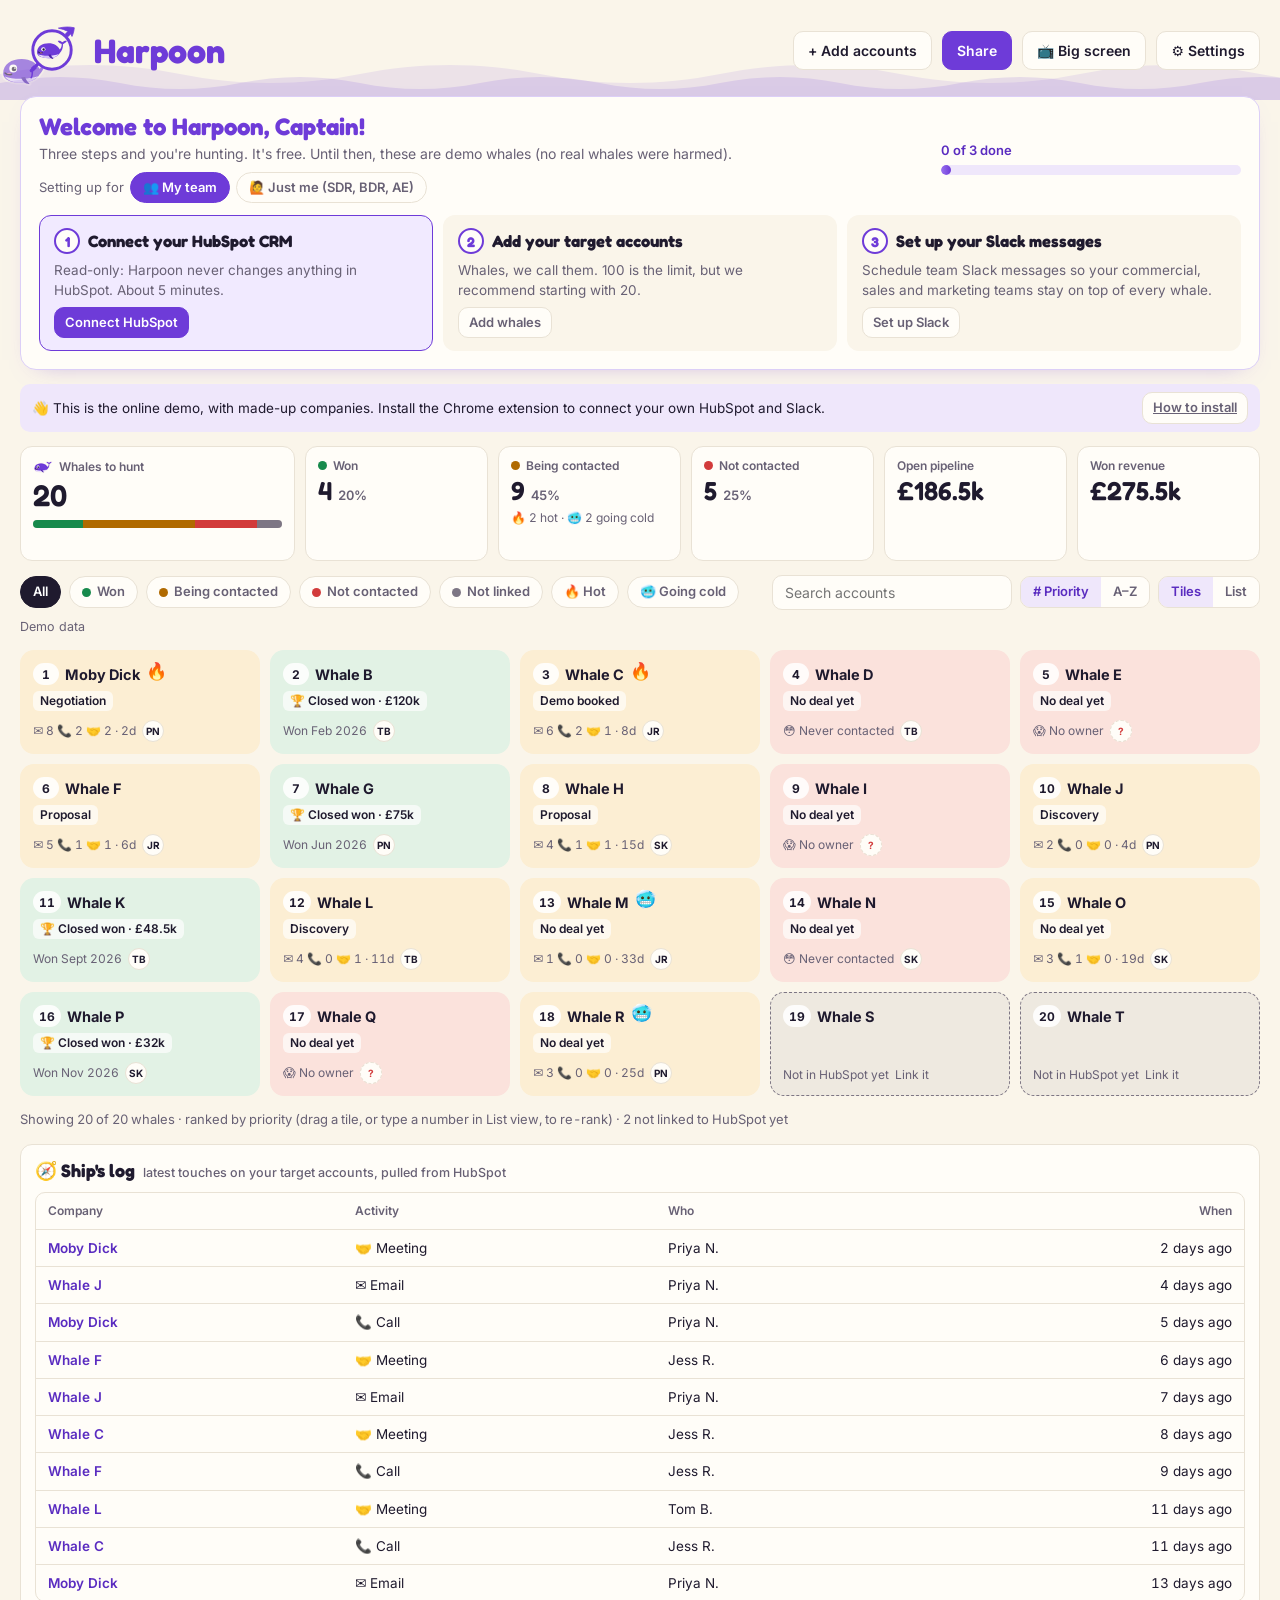
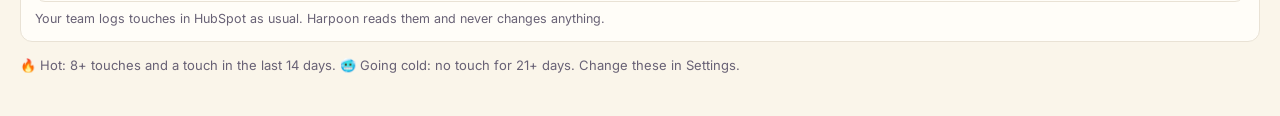
==== commit d01fd1c8: "One harpoon or a whole fleet: solo hunters, sharing and snapshots - Setup asks who it's for: "My tea" ====
--- a/board.html
+++ b/board.html
@@ -16,7 +16,7 @@
     <div class="brandmark"><span class="logo js-logo"></span><b>Harpoon</b></div>
     <div class="tvbar"><span id="tvUpdated"></span><span class="clock" id="tvClock"></span></div>
     <button class="btn" id="addBtn" type="button">+ Add accounts</button>
-    <button class="btn primary" id="shareBtn" type="button">Share to Slack</button>
+    <button class="btn primary" id="shareBtn" type="button">Share</button>
     <button class="btn" id="tvBtn" type="button">📺 Big screen</button>
     <button class="btn" id="settingsBtn" type="button" aria-label="Settings">⚙️ Settings</button>
   </header>
@@ -102,11 +102,21 @@
 <!-- ============ Share preview ============ -->
 <dialog id="shareDlg" aria-labelledby="shareTitle">
   <div class="dlg">
-    <div class="dlg-head"><h2 id="shareTitle">Share to Slack</h2><button class="close" data-close type="button" aria-label="Close">×</button></div>
-    <p class="lbl2">This is exactly what your team will see in Slack.</p>
+    <div class="dlg-head"><h2 id="shareTitle">Share the hunt</h2><button class="close" data-close type="button" aria-label="Close">×</button></div>
+    <p class="lbl2" id="shareIntro">This is exactly what your team will see in Slack.</p>
     <div class="preview"><div class="ava js-logo"></div><div class="body"><div class="who">Harpoon<em>APP</em></div><div id="sharePreview" class="body"></div></div></div>
     <div id="shareNote"></div>
-    <div class="dlg-foot"><span class="lbl2" id="shareWhere"></span><button class="btn primary" id="sendNow" type="button">Send to Slack now</button></div>
+    <div class="dlg-foot"><span class="lbl2" id="shareWhere"></span><button class="btn" id="copyRecap" type="button">📋 Copy text</button><button class="btn primary" id="sendNow" type="button">Send to Slack now</button></div>
+    <section class="snap-box" aria-labelledby="snapTitle">
+      <h3 id="snapTitle">📸 Snapshot image</h3>
+      <p class="small">A tidy picture of the hunt for your 1:1, your sales manager or CRO, or a LinkedIn post.</p>
+      <canvas id="snapCanvas" aria-label="Snapshot of your whales: totals, pipeline and top five"></canvas>
+      <div class="snap-acts">
+        <label class="small snap-hide"><input type="checkbox" id="snapHide"> Hide company names (for posting in public)</label>
+        <button class="btn" id="snapCopy" type="button">Copy image</button>
+        <button class="btn primary" id="snapSave" type="button">Download image</button>
+      </div>
+    </section>
     <section class="sched-box" aria-labelledby="schedTitle">
       <h3 id="schedTitle">🔔 Send it automatically</h3>
       <div class="freq" role="radiogroup" aria-label="How often">
@@ -206,6 +216,10 @@
         <label for="skinIn" class="lbl2" style="font-weight:600;margin-left:12px">Background</label>
         <select id="skinIn"><option value="ivory">Ivory</option><option value="cream">Cream</option><option value="oat">Oat</option></select>
       </div>
+      <div class="inrow">
+        <label for="huntIn" class="lbl2" style="font-weight:600">Harpoon is for</label>
+        <select id="huntIn"><option value="team">My team (Slack briefing for the crew)</option><option value="solo">Just me (an SDR, BDR or AE's own whales)</option></select>
+      </div>
     </section>
 
     <section class="set-sec" id="demoSec">
--- a/board.css
+++ b/board.css
@@ -79,6 +79,12 @@
 .ob-steps li.done .ob-n { background: var(--won); border-color: var(--won); color: #fff; }
 .ob-steps p { font-size: 13.5px; color: var(--muted); flex: 1; }
 .ob-steps .btn { align-self: flex-start; }
+.ob-who { display: flex; align-items: center; gap: 6px; flex-wrap: wrap; margin-top: 6px; font-size: 13px; color: var(--muted); }
+.ob-who .chip { font-size: 13px; }
+.ob-who .chip[aria-pressed="true"] { background: var(--violet); border-color: var(--violet); color: #fff; }
+.ob-opt { font-family: var(--body); font-size: 11px; font-weight: 700; color: var(--muted); background: var(--surface); border-radius: 99px; padding: 1px 8px; }
+.ob-acts { display: flex; align-items: center; gap: 10px; flex-wrap: wrap; }
+.ob-skip { font: inherit; font-size: 12.5px; color: var(--muted); background: none; border: 0; padding: 0; cursor: pointer; text-decoration: underline; text-underline-offset: 2px; }
 .ob-steps .ok { font-size: 13.5px; font-weight: 600; color: var(--won); }
 body.tv .onboard { display: none !important; }
 
@@ -126,7 +132,7 @@
 @media (max-width: 1000px) { .grid { grid-template-columns: repeat(3, minmax(0, 1fr)); } }
 @media (max-width: 600px) { .grid { grid-template-columns: repeat(2, minmax(0, 1fr)); } }
 .tw { position: relative; display: flex; }
-.tile { flex: 1; position: relative; text-align: left; font: inherit; color: var(--ink); text-decoration: none; border: 1px solid transparent; border-radius: 14px; padding: 12px 12px 11px; cursor: pointer; display: flex; flex-direction: column; gap: 6px; min-height: 124px; transition: transform .12s ease, box-shadow .12s ease; min-width: 0; }
+.tile { flex: 1; position: relative; text-align: left; font: inherit; color: var(--ink); text-decoration: none; border: 1px solid transparent; border-radius: 14px; padding: 12px 12px 11px; cursor: pointer; display: flex; flex-direction: column; gap: 6px; min-height: 104px; transition: transform .12s ease, box-shadow .12s ease; min-width: 0; }
 .tile:hover { transform: translateY(-2px); box-shadow: 0 10px 22px -12px rgba(60,40,20,.5); }
 
 /* target locked: hover a tile and sight brackets snap onto its corners */
@@ -201,9 +207,9 @@
 button.co { font: inherit; background: none; border: 0; padding: 0; color: var(--brand-text); font-weight: 600; cursor: pointer; }
 
 /* hover card */
-.hc { width: 290px; background: var(--surface); color: var(--ink); border: 1px solid var(--line); border-radius: 14px; box-shadow: 0 18px 40px -18px rgba(50,30,20,.45); padding: 14px 15px; display: flex; flex-direction: column; gap: 10px; font-size: 13px; }
+.hc { width: 240px; background: var(--surface); color: var(--ink); border: 1px solid var(--line); border-radius: 14px; box-shadow: 0 18px 40px -18px rgba(50,30,20,.45); padding: 12px 14px; display: flex; flex-direction: column; gap: 8px; font-size: 13px; }
 .hc-pop { position: absolute; z-index: 15; pointer-events: none; }
-.hc h4 { font-size: 17px; font-weight: 600; display: flex; justify-content: space-between; gap: 8px; }
+.hc h4 { font-size: 16px; font-weight: 600; display: flex; justify-content: space-between; gap: 8px; }
 .hc .sub { font-size: 12px; margin-top: -6px; font-weight: 700; }
 .hc dl { display: grid; grid-template-columns: auto 1fr; gap: 4px 12px; margin: 0; }
 .hc dt { color: var(--muted); } .hc dd { margin: 0; font-weight: 600; text-align: right; font-variant-numeric: tabular-nums; }
@@ -285,6 +291,10 @@
 .preview a { color: #1D64C8; font-weight: 600; text-decoration: none; }
 .preview .mention { background: #E8F0FB; color: #1D64C8; border-radius: 4px; padding: 0 3px; font-weight: 600; }
 
+.snap-box { background: var(--bg); border-radius: 12px; padding: 12px 14px; display: flex; flex-direction: column; gap: 8px; }
+.snap-box canvas { width: 100%; height: auto; aspect-ratio: 16 / 9; border-radius: 10px; border: 1px solid var(--line); background: var(--surface); }
+.snap-acts { display: flex; align-items: center; gap: 8px; flex-wrap: wrap; }
+.snap-hide { margin-right: auto; display: inline-flex; gap: 6px; align-items: center; }
 .sched-box { background: var(--bg); border-radius: 12px; padding: 12px 14px; display: flex; flex-direction: column; gap: 8px; }
 .sched-box h3 { font-size: 17px; font-weight: 600; }
 .freq { display: flex; flex-direction: column; gap: 6px; }
@@ -308,7 +318,7 @@
 body.tv .stat .v { font-size: 38px; }
 body.tv .stat .k { font-size: 15px; }
 body.tv .grid { grid-template-columns: repeat(auto-fill, minmax(230px, 1fr)); gap: 12px; }
-body.tv .tile { min-height: 140px; }
+body.tv .tile { min-height: 120px; }
 body.tv .tile .name { font-size: 18px; }
 body.tv .tile .st, body.tv .tile .stg, body.tv .tile .row { font-size: 14px; }
 body.tv .shiplog h3 { font-size: 22px; }
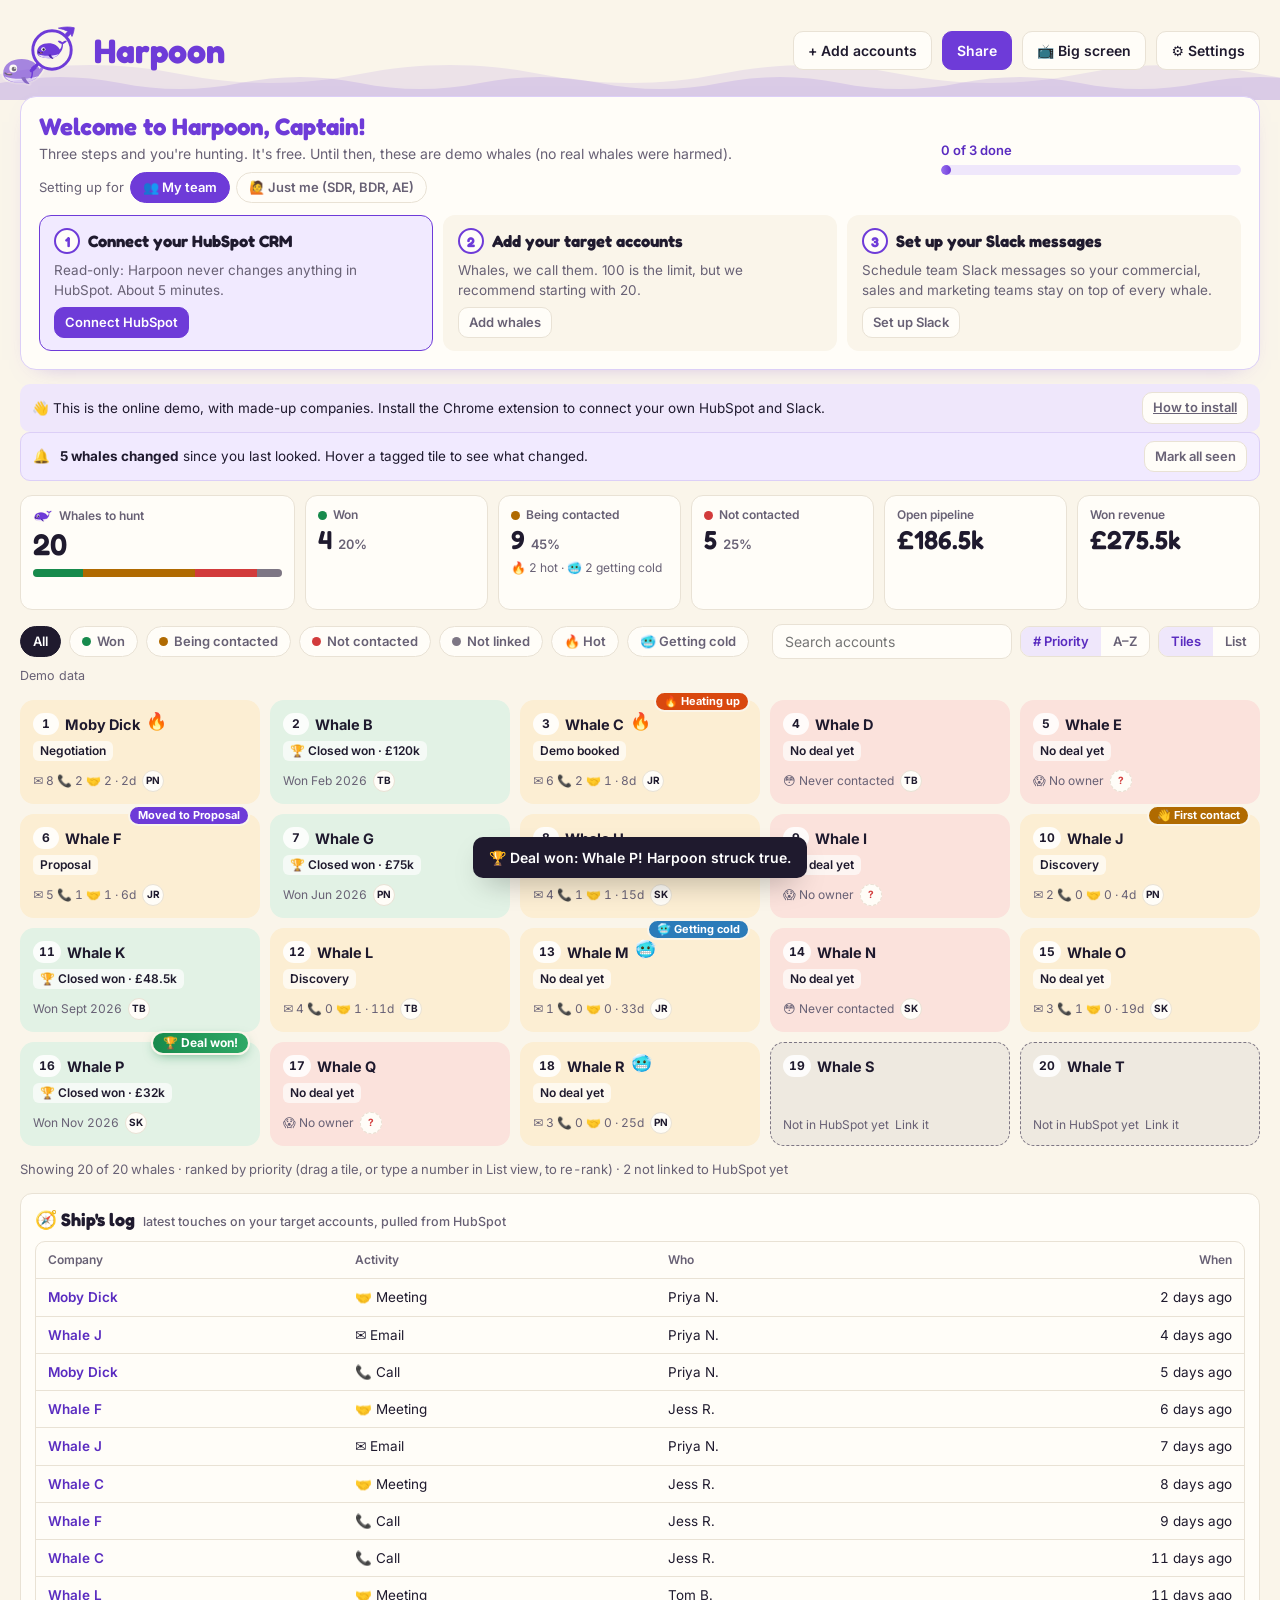
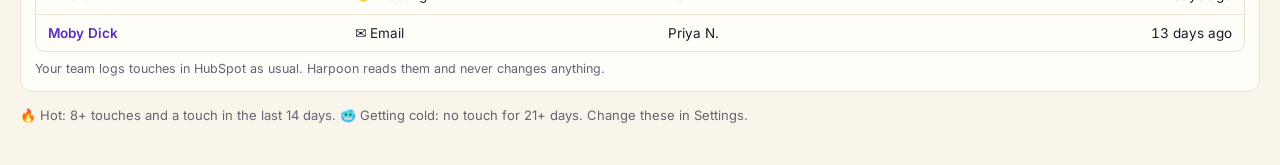
==== commit 383b288a: "Batten down: "Going cold" is now "Getting cold" everywhere - Filter, stats, tile tooltip, legend, Se" ====
--- a/board.html
+++ b/board.html
@@ -32,7 +32,7 @@
     <button class="chip f" data-f="red" aria-pressed="false" type="button"><span class="dot" style="background:var(--red)"></span>Not contacted</button>
     <button class="chip f" data-f="grey" aria-pressed="false" type="button"><span class="dot" style="background:var(--grey)"></span>Not linked</button>
     <button class="chip f" data-f="hot" aria-pressed="false" type="button">🔥 Hot</button>
-    <button class="chip f" data-f="cold" aria-pressed="false" type="button">🥶 Going cold</button>
+    <button class="chip f" data-f="cold" aria-pressed="false" type="button">🥶 Getting cold</button>
     <input class="search" id="q" type="search" placeholder="Search accounts" aria-label="Search accounts">
     <div class="seg" role="group" aria-label="Sort" id="sortSeg"><button type="button" data-sort="rank" aria-pressed="true"># Priority</button><button type="button" data-sort="az" aria-pressed="false">A–Z</button></div>
     <div class="seg" role="group" aria-label="View" id="viewSeg"><button type="button" data-view="tiles" aria-pressed="true">Tiles</button><button type="button" data-view="list" aria-pressed="false">List</button></div>
@@ -204,7 +204,7 @@
       <h3>Hot and cold</h3>
       <div class="nums">
         <span>🔥 Hot = at least <input class="field" id="hotT" type="number" min="1" max="99"> touches and a touch in the last <input class="field" id="hotD" type="number" min="1" max="365"> days</span>
-        <span>🥶 Going cold = no touch for <input class="field" id="coldD" type="number" min="1" max="999"> days</span>
+        <span>🥶 Getting cold = no touch for <input class="field" id="coldD" type="number" min="1" max="999"> days</span>
       </div>
     </section>
 
--- a/board.css
+++ b/board.css
@@ -40,6 +40,7 @@
 @keyframes hp-swim { 0% { transform: translate(0,0) rotate(0); } 15% { transform: translate(-6px,1px) rotate(-6deg); } 30% { transform: translate(5px,-2px) rotate(5deg); } 45% { transform: translate(-3px,1px) rotate(-3deg); } 58% { transform: translate(0,0) rotate(0); } 66% { transform: translate(2px,0) scale(1.08,.92); } 80% { transform: translate(0,0) scale(.97,1.03); } 100% { transform: none; } }
 @keyframes hp-throw { 0% { transform: translate(-70px,70px); opacity: 0; } 40% { transform: translate(-70px,70px); opacity: 0; } 41% { opacity: 1; } 58% { transform: translate(0,0); } 63% { transform: translate(-3px,3px); } 70% { transform: translate(0,0); } 100% { transform: none; opacity: 1; } }
 @keyframes hp-hit { 0%, 57% { transform: none; } 62% { transform: rotate(-7deg) scale(1.05); } 70% { transform: rotate(5deg); } 78% { transform: rotate(-3deg); } 86% { transform: rotate(1deg); } 100% { transform: none; } }
+@media (prefers-reduced-motion: reduce) { .chg, .chg::after { animation: none; } }
 @media (prefers-reduced-motion: reduce) { .brandmark .logo.go .hp-whale, .brandmark .logo.go .hp-harpoon, .brandmark .logo.go .hp-coin { animation: none; } }
 .btn { font: inherit; font-size: 14px; font-weight: 600; border-radius: 10px; padding: 8px 14px; border: 1px solid var(--line); background: var(--surface); color: var(--ink); cursor: pointer; display: inline-flex; gap: 8px; align-items: center; white-space: nowrap; }
 .btn:hover { border-color: var(--brand); }
@@ -90,6 +91,37 @@
 
 /* banners */
 .banner { font-size: 13.5px; border-radius: 10px; padding: 8px 12px; display: flex; gap: 10px; align-items: center; flex-wrap: wrap; }
+.banner.chgb { background: var(--lavender); border: 1px solid #DCCFF7; }
+/* a whale changed since you last looked: a little dot on its corner */
+.chg { position: absolute; top: -9px; right: 10px; z-index: 4; pointer-events: none; font-size: 11px; font-weight: 700; line-height: 1; color: #fff; background: var(--violet); border: 2px solid var(--bg); border-radius: 99px; padding: 3px 8px 3px 16px; white-space: nowrap; animation: chg-pop 2.4s ease-out 2; transform-origin: 80% 50%; }
+.chg::before { content: ""; position: absolute; left: 7px; top: 50%; width: 5px; height: 5px; margin-top: -2.5px; border-radius: 50%; background: #fff; }
+.chg::after { content: ""; position: absolute; inset: -5px; border-radius: 99px; border: 2px solid var(--violet); opacity: 0; animation: chg-ring 2.4s ease-out 2; }
+.tw:hover .chg { opacity: .35; }
+.chg.k-won { background: linear-gradient(90deg, #178A4C, #2FA866); font-size: 12px; padding: 4px 10px 4px 10px; top: -11px; box-shadow: 0 4px 12px -4px rgba(23,138,76,.6); }
+.chg.k-won::before { display: none; }
+.chg.k-won::after { border-color: #178A4C; }
+.chg.k-hot { background: #D9480F; } .chg.k-hot::after { border-color: #D9480F; }
+.chg.k-cold { background: #2B7BB9; } .chg.k-cold::after { border-color: #2B7BB9; }
+.chg.k-contacted { background: var(--amber); } .chg.k-contacted::after { border-color: var(--amber); }
+.chg.k-hot::before, .chg.k-cold::before, .chg.k-contacted::before, .chg.k-stage::before { display: none; }
+.chg.k-hot, .chg.k-cold, .chg.k-contacted, .chg.k-stage { padding-left: 8px; }
+.hc .chgline.k-won { background: var(--won-bg); color: var(--won); }
+.hc .chgline.k-hot { background: #FDE6D8; color: #B23C0A; }
+.hc .chgline.k-cold { background: #DDEEFA; color: #1F5F90; }
+.hc .chgline.k-contacted { background: var(--amber-bg); color: var(--amber); }
+/* deal won: a harpoon flies in, the tile takes the hit, confetti everywhere */
+.strike { position: absolute; top: -34px; right: -30px; width: 70px; height: 70px; z-index: 30; pointer-events: none; animation: strike-in .42s cubic-bezier(.5,0,.75,0) both, strike-out .5s ease-in 2.1s forwards; }
+.strike svg { width: 100%; height: 100%; display: block; filter: drop-shadow(0 3px 4px rgba(31,26,46,.3)); }
+@keyframes strike-in { from { transform: translate(90px, -90px); opacity: 0; } 30% { opacity: 1; } to { transform: translate(0, 0); opacity: 1; } }
+@keyframes strike-out { to { transform: translate(8px, -8px); opacity: 0; } }
+.tile.thud { animation: thud .45s ease-out; }
+@keyframes thud { 0% { transform: none; } 20% { transform: translate(-3px, 3px) rotate(-1.2deg) scale(.98); } 45% { transform: translate(2px, -1px) rotate(.8deg) scale(1.02); } 70% { transform: translate(-1px, 0) rotate(-.3deg); } 100% { transform: none; } }
+.confetti { position: absolute; left: 50%; top: 40%; width: 6px; height: 11px; border-radius: 2px; z-index: 29; pointer-events: none; animation: confetti 1.6s cubic-bezier(.15,.7,.4,1) both; }
+@keyframes confetti { 0% { transform: translate(0, 0) rotate(0) scale(.6); opacity: 1; } 55% { transform: translate(var(--dx), var(--dy)) rotate(var(--r)) scale(1); opacity: 1; } 100% { transform: translate(calc(var(--dx) * 1.15), calc(var(--dy) + 110px)) rotate(calc(var(--r) * 2)); opacity: 0; } }
+@keyframes chg-pop { 0% { transform: scale(.4); } 12% { transform: scale(1.15); } 20%, 100% { transform: scale(1); } }
+@keyframes chg-ring { 0% { transform: scale(.9); opacity: .7; } 60%, 100% { transform: scale(1.25); opacity: 0; } }
+.hc .chgline { font-size: 12.5px; font-weight: 700; color: var(--brand-text); background: var(--lavender); border-radius: 8px; padding: 5px 9px; margin-top: -2px; }
+.hc .chgline span { font-weight: 500; color: var(--muted); }
 .banner.demo { background: var(--brand-soft); }
 .banner.warn { background: var(--amber-bg); }
 .banner.err { background: var(--red-bg); }
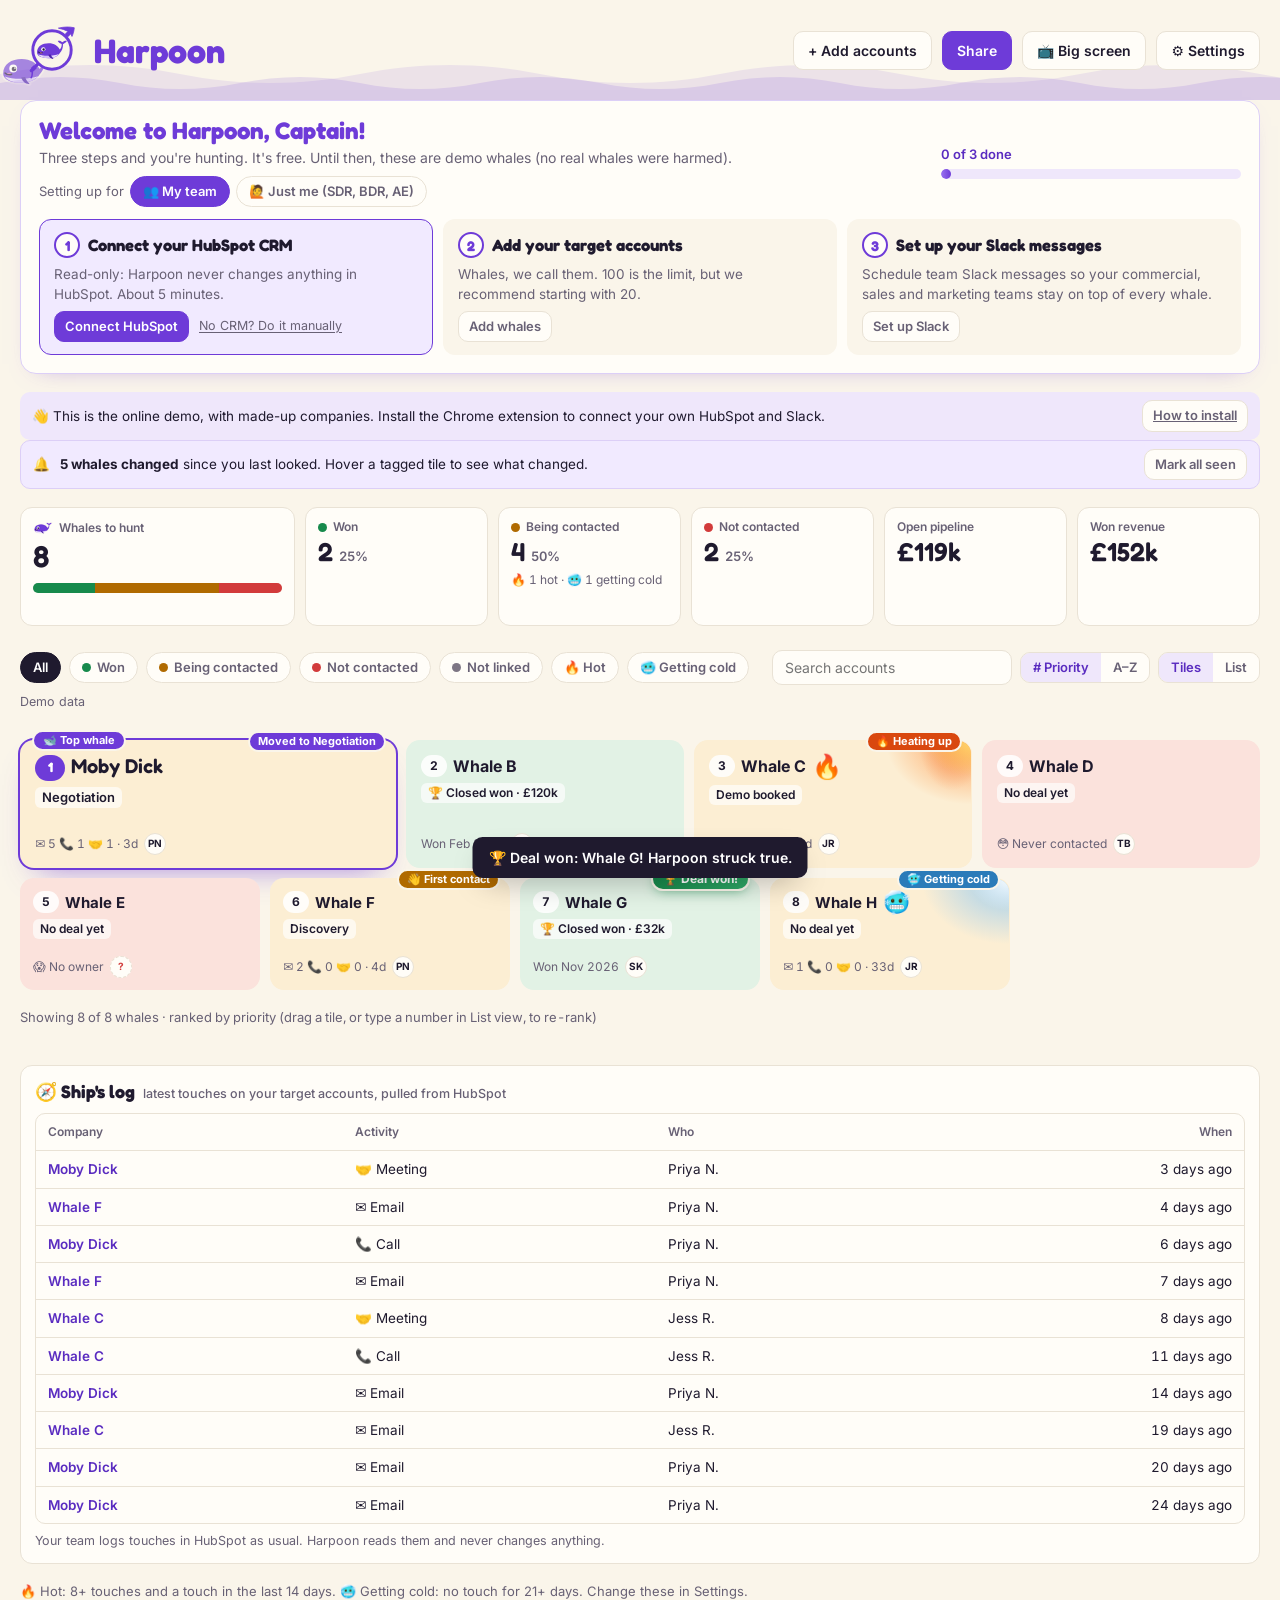
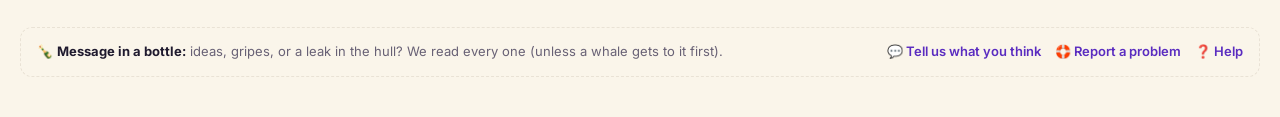
==== commit e2806fa7: "No CRM? No problem. Manual mode, a Top whale, and fire and ice on the board - Manual mode: no CRM ne" ====
--- a/board.html
+++ b/board.html
@@ -39,7 +39,7 @@
     <span class="updated" id="updated"></span>
   </div>
 
-  <div class="grid" id="grid"></div>
+  <div class="tiles" id="grid"></div>
   <div class="tablewrap" id="tablewrap" hidden></div>
   <div class="empty" id="empty" hidden></div>
   <div class="count" id="count"></div>
@@ -47,7 +47,13 @@
   <section class="shiplog" id="shiplog" aria-label="Ship's log"></section>
   <p class="legend" id="legend"></p>
 
+  <footer class="helpfoot">
+    <span>🍾 <b>Message in a bottle:</b> ideas, gripes, or a leak in the hull? We read every one (unless a whale gets to it first).</span>
+    <span class="hf-links"><a data-fb="idea" target="_blank" rel="noopener">💬 Tell us what you think</a><a data-fb="bug" target="_blank" rel="noopener">🛟 Report a problem</a><button type="button" class="linkbtn" data-open="settings-help">❓ Help</button></span>
+  </footer>
+
   <div class="hc hc-pop" id="pop" hidden></div>
+  <div class="segtip" id="segtip" role="tooltip" hidden></div>
 </div>
 
 <button class="btn tvexit" id="tvExit" type="button">Exit TV mode (Esc)</button>
@@ -57,7 +63,7 @@
 <dialog id="addDlg" aria-labelledby="addTitle">
   <div class="dlg">
     <div class="dlg-head"><h2 id="addTitle">Load your whales</h2><button class="close" data-close type="button" aria-label="Close">×</button></div>
-    <p class="lbl2">Paste names, upload a CSV, or pull in the companies already ticked as target accounts in HubSpot. Harpoon finds each one in HubSpot and asks you to check anything it isn't sure about.</p>
+    <p class="lbl2" id="addIntro">Paste names, upload a CSV, or pull in the companies already ticked as target accounts in HubSpot. Harpoon finds each one in HubSpot and asks you to check anything it isn't sure about.</p>
     <p class="lbl2">🐋 <b>100 whales is the max.</b> Need more? That's trawling, not harpooning.<br>🔢 <b>List them most important first.</b> New whales join the bottom of your ranking, and you can drag them into place on the board.</p>
     <div class="seg" role="group" aria-label="How to add accounts" id="addTabs">
       <button type="button" data-pane="paste" aria-pressed="true">📋 Paste names</button>
@@ -65,7 +71,7 @@
       <button type="button" data-pane="hs" aria-pressed="false">🎯 Pull from HubSpot</button>
     </div>
     <div class="pane" data-pane="paste">
-      <label for="addText" class="lbl2">One company per line. A company name or its website (like acme.com) both work. A website is the most exact match.</label>
+      <label for="addText" class="lbl2" id="addHint">One company per line. A company name or its website (like acme.com) both work. A website is the most exact match.</label>
       <textarea id="addText" rows="6" placeholder="Acme Logistics&#10;globex.com&#10;Initech"></textarea>
       <div style="margin-top:8px"><button class="btn primary" id="findBtn" type="button">🔎 Find them in HubSpot</button> <span class="lbl2" id="findProgress"></span></div>
     </div>
@@ -153,6 +159,40 @@
   </div>
 </dialog>
 
+<!-- ============ Are you sure? ============ -->
+<dialog id="confirmDlg" class="dlg-confirm" aria-labelledby="cfTitle">
+  <div class="dlg">
+    <h2 id="cfTitle">Throw back this whale?</h2>
+    <p class="lbl2" id="cfText"></p>
+    <div class="cf-acts"><button class="btn" id="cfNo" type="button">Keep it</button><button class="btn danger-solid" id="cfOk" type="button">Throw it back</button></div>
+  </div>
+</dialog>
+
+<!-- ============ Update a whale (manual mode) ============ -->
+<dialog id="editDlg" class="dlg-mid" aria-labelledby="editTitle">
+  <div class="dlg">
+    <div class="dlg-head"><h2 id="editTitle">Update whale</h2><button class="close" data-close type="button" aria-label="Close">×</button></div>
+    <div class="ed-field"><label for="edName">Company</label><input class="field" id="edName" autocomplete="off"></div>
+    <div class="ed-field"><span class="ed-lbl" id="edSLbl">Status</span>
+      <div class="ed-status" role="radiogroup" aria-labelledby="edSLbl">
+        <label class="ed-s s-won"><input type="radio" name="edS" value="won"><span><i>🎯</i>Won</span></label>
+        <label class="ed-s s-hot"><input type="radio" name="edS" value="hot"><span><i>🔥</i>Hot</span></label>
+        <label class="ed-s s-amber"><input type="radio" name="edS" value="amber"><span><i>🔭</i>Being contacted</span></label>
+        <label class="ed-s s-cold"><input type="radio" name="edS" value="cold"><span><i>🥶</i>Getting cold</span></label>
+        <label class="ed-s s-red"><input type="radio" name="edS" value="red"><span><i>👀</i>Not contacted</span></label>
+      </div>
+      <p class="small ed-key">🔥 <b>Hot:</b> you're talking to them a lot. 🥶 <b>Getting cold:</b> you've been in touch, but they've gone quiet.</p>
+    </div>
+    <div class="ed-field"><label for="edOwner">Owner <span class="ed-hint">the person responsible for this whale</span></label><input class="field" id="edOwner" list="ownerList" autocomplete="off" placeholder="Who's responsible for it? Leave it blank if nobody is"><datalist id="ownerList"></datalist></div>
+    <div class="ed-row">
+      <div class="ed-field" id="edAmtWrap"><label for="edAmt" id="edAmtLbl">Deal value</label><div class="money-in"><span id="edCur">£</span><input class="field" id="edAmt" type="number" min="0" step="500" inputmode="decimal" placeholder="0"></div></div>
+      <div class="ed-field" id="edStageWrap"><label for="edStage">Deal stage</label><select id="edStage"></select></div>
+    </div>
+    <p class="small">The deal value adds up into Open pipeline (or Won revenue once it's won). Change the deal stages in Settings to match how your team sells. Mark it 🎯 Won and the harpoon strikes.</p>
+    <div class="dlg-foot"><button class="btn" type="button" data-close>Cancel</button><button class="btn primary" id="edSave" type="button">Save</button></div>
+  </div>
+</dialog>
+
 <!-- ============ Settings ============ -->
 <dialog id="settingsDlg" aria-labelledby="setTitle">
   <div class="dlg">
@@ -160,6 +200,21 @@
     <div id="webNote"></div>
 
     <section class="set-sec">
+      <h3>Where your whales come from</h3>
+      <div class="src-pick" role="radiogroup" aria-label="Where your whales come from">
+        <label class="src-opt"><input type="radio" name="src" value="hubspot"><span><b>🔗 HubSpot</b><small>Harpoon reads your CRM: owners, deals, emails, calls and meetings. Read-only.</small></span></label>
+        <label class="src-opt"><input type="radio" name="src" value="manual"><span><b>✏️ Manual, no CRM</b><small>You set each whale's status, owner, deal value and stage on the board. Nothing to connect.</small></span></label>
+      </div>
+    </section>
+
+    <section class="set-sec" id="manSec" hidden>
+      <h3>Deal stages</h3>
+      <p class="lbl2">One per line, in order. They start as HubSpot's default sales pipeline, so your board lines up if you connect HubSpot later. Won is set with the 🎯 Won status.</p>
+      <textarea id="stagesIn" rows="5" aria-label="Deal stages, one per line"></textarea>
+      <div class="inrow"><button class="btn small" id="stagesReset" type="button">Use HubSpot's default stages</button></div>
+    </section>
+
+    <section class="set-sec" id="hsSec">
       <h3>Connect HubSpot</h3>
       <p class="lbl2">Harpoon only ever <b>reads</b> from HubSpot. The access token stays in this Chrome and is only ever sent to HubSpot.</p>
       <details class="help">
@@ -200,7 +255,7 @@
       <div class="ids" id="idsList"></div>
     </section>
 
-    <section class="set-sec">
+    <section class="set-sec" id="hotSec">
       <h3>Hot and cold</h3>
       <div class="nums">
         <span>🔥 Hot = at least <input class="field" id="hotT" type="number" min="1" max="99"> touches and a touch in the last <input class="field" id="hotD" type="number" min="1" max="365"> days</span>
@@ -222,9 +277,25 @@
       </div>
     </section>
 
+    <section class="set-sec" id="helpSec">
+      <h3>Help and feedback</h3>
+      <p class="lbl2">🍾 Got an idea, a gripe, or spotted a leak in the hull? Toss a message in a bottle. Every one gets read, and the best ideas get built.</p>
+      <div class="inrow">
+        <a class="btn" data-fb="idea" target="_blank" rel="noopener">💬 Tell us what you think</a>
+        <a class="btn" data-fb="bug" target="_blank" rel="noopener">🛟 Report a problem</a>
+        <a class="btn ghost" data-fb="guide" target="_blank" rel="noopener">📖 Read the guide</a>
+      </div>
+      <p class="small">These open a short form on GitHub (free account needed), so you can see the reply.</p>
+    </section>
+
+    <section class="set-sec" id="clearSec">
+      <h3>Start fresh</h3>
+      <div class="inrow"><button class="btn danger" id="clearBoard" type="button">🧹 Clear all whales</button><span class="small">Throws every whale back so you can start again. You can undo it straight after.</span></div>
+    </section>
+
     <section class="set-sec" id="demoSec">
       <h3>Demo data</h3>
-      <div class="inrow"><button class="btn" id="resetDemo" type="button">Reset the demo board</button><span class="small">Brings back the 20 made-up whales.</span></div>
+      <div class="inrow"><button class="btn" id="resetDemo" type="button">Reset the demo board</button><span class="small">Brings back the 8 made-up whales.</span></div>
     </section>
   </div>
 </dialog>
--- a/board.css
+++ b/board.css
@@ -20,7 +20,7 @@
 p { margin: 0; }
 a { color: var(--brand-text); }
 
-.page { position: relative; max-width: 1760px; margin: 0 auto; padding: 18px max(20px, env(safe-area-inset-right, 0px)) 40px max(20px, env(safe-area-inset-left, 0px)); display: flex; flex-direction: column; gap: 14px; }
+.page { position: relative; max-width: 1760px; margin: 0 auto; padding: 18px max(20px, env(safe-area-inset-right, 0px)) 40px max(20px, env(safe-area-inset-left, 0px)); display: flex; flex-direction: column; gap: 18px; }
 
 /* top bar */
 .topbar { display: flex; align-items: center; gap: 10px; flex-wrap: wrap; }
@@ -140,14 +140,22 @@
 .cap .v { font-size: 30px; }
 .bar { height: 8px; border-radius: 99px; background: var(--grey-bg); display: flex; overflow: hidden; margin-top: 6px; }
 .bar i { display: block; height: 100%; }
+.cap .bar { height: 10px; margin-top: 8px; }
+.cap .bar i { transition: filter .12s; }
+.cap .bar i:hover { filter: brightness(1.15) saturate(1.1); }
+/* the whale-y tip over each colour on the whales-to-hunt bar */
+.segtip { position: absolute; z-index: 16; pointer-events: none; transform: translate(-50%, calc(-100% - 10px)); background: #1F1A2E; color: #fff; border-radius: 10px; padding: 7px 12px 8px; font-size: 13.5px; font-weight: 700; white-space: nowrap; box-shadow: 0 12px 28px -12px rgba(20,10,40,.55); }
+.segtip small { display: block; font-size: 12px; font-weight: 500; color: #CFC8DA; margin-top: 1px; }
+.segtip::after { content: ""; position: absolute; left: calc(50% + var(--ax, 0px)); bottom: -5px; width: 10px; height: 10px; margin-left: -5px; background: #1F1A2E; transform: rotate(45deg); border-radius: 2px; }
 .hint { font-size: 12px; color: var(--muted); margin-top: 2px; }
 .kicon { width: 20px; height: 20px; display: block; }
 .hint.hover-only { opacity: 0; transition: opacity .2s; }
-.stat:hover .hint.hover-only, .stat:focus-within .hint.hover-only { opacity: 1; }
+/* "Ranked by priority" only shows if you linger on the card */
+.stat:hover .hint.hover-only, .stat:focus-within .hint.hover-only { opacity: 1; transition-delay: 1.2s; }
 .dot { width: 9px; height: 9px; border-radius: 50%; flex: none; display: inline-block; }
 
 /* controls */
-.controls { display: flex; gap: 8px; flex-wrap: wrap; align-items: center; }
+.controls { display: flex; gap: 8px; flex-wrap: wrap; align-items: center; margin: 6px 0 10px; } /* room to breathe above and below the key */
 .chip { font: inherit; font-size: 13px; font-weight: 600; padding: 5px 12px; border-radius: 99px; border: 1px solid var(--line); background: var(--surface); color: var(--muted); cursor: pointer; display: inline-flex; gap: 6px; align-items: center; }
 .chip[aria-pressed="true"] { background: var(--ink); color: #fff; border-color: var(--ink); }
 .search { margin-left: auto; font: inherit; font-size: 14px; padding: 6px 12px; border-radius: 10px; border: 1px solid var(--line); background: var(--surface); color: var(--ink); width: min(240px, 100%); }
@@ -263,7 +271,7 @@
 .mini-log div span:last-child, .mini-log .more { color: var(--muted); }
 
 /* ship's log */
-.shiplog { background: var(--surface); border: 1px solid var(--line); border-radius: 12px; padding: 12px 14px; display: flex; flex-direction: column; gap: 8px; }
+.shiplog { margin-top: 20px; background: var(--surface); border: 1px solid var(--line); border-radius: 12px; padding: 12px 14px; display: flex; flex-direction: column; gap: 8px; }
 .shiplog h3 { font-size: 18px; display: flex; gap: 8px; align-items: baseline; flex-wrap: wrap; }
 .shiplog h3 small { font-family: var(--body); font-size: 12.5px; font-weight: 500; color: var(--muted); }
 .shiplog .tablewrap { border-radius: 10px; }
@@ -360,3 +368,100 @@
 body:not(.tv) .tvexit { display: none; }
 
 @media (prefers-reduced-motion: reduce) { .tile, .cb { transition: none; } .tile:hover { transform: none; } .sea .wave, .sea .whale, .sea .whale img { animation: none; } .sea .whale { left: 70%; } .ob-bar i { transition: none; } }
+
+#banners:empty { display: none; } /* no empty gap when there's nothing to say */
+body.cover .updated { display: none; } /* README pictures only */
+
+/* ---------- manual mode: no CRM ---------- */
+body.manual .chip.f[data-f="grey"] { display: none; } /* no CRM, so nothing to link */
+dialog.dlg-mid { width: min(620px, calc(100vw - 32px)); }
+.ed-hint { font-weight: 500; color: var(--muted); margin-left: 4px; }
+.ed-key { margin-top: -2px; }
+.ed-field { display: flex; flex-direction: column; gap: 6px; min-width: 0; }
+.ed-field label, .ed-lbl { font-size: 13px; font-weight: 600; }
+.ed-field select { font: inherit; font-size: 14px; padding: 8px 10px; border-radius: 10px; border: 1px solid var(--line); background: var(--surface); color: var(--ink); }
+.ed-row { display: grid; grid-template-columns: 1fr 1fr; gap: 12px; }
+.ed-row [hidden] { display: none; }
+@media (max-width: 520px) { .ed-row { grid-template-columns: 1fr; } }
+.ed-status { display: grid; grid-template-columns: repeat(5, minmax(0, 1fr)); gap: 8px; }
+@media (max-width: 560px) { .ed-status { grid-template-columns: repeat(3, minmax(0, 1fr)); } }
+.ed-s { position: relative; cursor: pointer; }
+.ed-s input { position: absolute; opacity: 0; pointer-events: none; }
+.ed-s span { display: flex; flex-direction: column; gap: 3px; align-items: center; justify-content: center; text-align: center; min-height: 64px; line-height: 1.2; padding: 8px 10px; border-radius: 12px; border: 1.5px solid var(--line); background: var(--surface); font-size: 13.5px; font-weight: 700; color: var(--muted); transition: background .12s, border-color .12s, color .12s; }
+.ed-s.s-won input:checked + span { background: var(--won-bg); border-color: var(--won); color: var(--won); }
+.ed-s.s-amber input:checked + span { background: var(--amber-bg); border-color: var(--amber); color: var(--amber); }
+.ed-s span i { font-style: normal; font-size: 20px; line-height: 1; }
+.ed-s.s-hot input:checked + span { background: #FDE6D8; border-color: #D9480F; color: #B23C0A; }
+.ed-s.s-cold input:checked + span { background: #DDEEFA; border-color: #2B7BB9; color: #1F5F90; }
+.ed-s.s-red input:checked + span { background: var(--red-bg); border-color: var(--red); color: var(--red); }
+.ed-s input:focus-visible + span { outline: 2px solid var(--violet); outline-offset: 2px; }
+.money-in { display: flex; align-items: center; border: 1px solid var(--line); border-radius: 10px; background: var(--surface); overflow: hidden; }
+.money-in span { padding: 0 4px 0 12px; color: var(--muted); font-weight: 600; }
+.money-in .field { border: 0; flex: 1; min-width: 0; }
+#stagesIn { font: inherit; font-size: 14px; line-height: 1.5; padding: 8px 10px; border-radius: 10px; border: 1px solid var(--line); background: var(--surface); color: var(--ink); resize: vertical; }
+.src-pick { display: grid; grid-template-columns: 1fr 1fr; gap: 10px; }
+@media (max-width: 600px) { .src-pick { grid-template-columns: 1fr; } }
+.src-opt { position: relative; cursor: pointer; font-weight: 500 !important; }
+.src-opt input { position: absolute; opacity: 0; pointer-events: none; }
+.src-opt > span { display: flex; flex-direction: column; gap: 4px; height: 100%; box-sizing: border-box; padding: 12px 14px; border-radius: 12px; border: 1.5px solid var(--line); background: var(--surface); }
+.src-opt b { font-size: 14.5px; }
+.src-opt small { font-size: 12.5px; color: var(--muted); line-height: 1.4; }
+.src-opt input:checked + span { border-color: var(--violet); background: var(--lavender); box-shadow: 0 0 0 1px var(--violet); }
+.src-opt input:focus-visible + span { outline: 2px solid var(--violet); outline-offset: 2px; }
+
+/* ---------- help and feedback: a message in a bottle ---------- */
+.helpfoot { display: flex; justify-content: space-between; align-items: center; gap: 10px 18px; flex-wrap: wrap; margin-top: 8px; padding: 14px 16px; border-radius: 12px; border: 1px dashed var(--line); font-size: 13px; color: var(--muted); }
+.helpfoot b { color: var(--ink); }
+.hf-links { display: flex; gap: 14px; flex-wrap: wrap; align-items: center; }
+.hf-links a, .linkbtn { font: inherit; font-size: 13px; font-weight: 600; color: var(--brand-text); text-decoration: none; background: none; border: 0; padding: 0; cursor: pointer; }
+.hf-links a:hover, .linkbtn:hover { text-decoration: underline; text-underline-offset: 2px; }
+body.tv .helpfoot { display: none; }
+#helpSec a.btn { text-decoration: none; }
+
+/* ---------- the size hierarchy: #1 biggest, then the top row, then the second row ---------- */
+.tiles { display: flex; flex-direction: column; gap: 10px; }
+.tw.t1 .tile { min-height: 128px; padding: 14px 14px 12px; }
+.tw.t1 .tile .name { font-size: 16px; }
+.tw.t2 .tile { min-height: 112px; }
+.tw.t2 .tile .name { font-size: 15px; }
+.tw.top1 .tile { box-shadow: 0 0 0 2px var(--violet), 0 16px 32px -18px rgba(110,59,216,.7); }
+.tw.top1 .tile .name { font-family: var(--display); font-weight: 600; font-size: 20px; line-height: 1.15; }
+.tw.top1 .rk { background: var(--violet); color: #fff; min-width: 30px; height: 26px; font-size: 13.5px; }
+.tw.top1 .stg { font-size: 13px; }
+.topbadge { position: absolute; top: -10px; left: 12px; z-index: 4; pointer-events: none; font-size: 11px; font-weight: 700; line-height: 1; color: #fff; background: var(--violet); border: 2px solid var(--bg); border-radius: 99px; padding: 3px 9px; white-space: nowrap; }
+body.tv .tw.t1 .tile { min-height: 150px; }
+body.tv .tw.t1 .tile .name { font-size: 20px; }
+body.tv .tw.t2 .tile .name { font-size: 19px; }
+body.tv .tw.top1 .tile .name { font-size: 26px; }
+
+/* ---------- hot and cold: a little fire or frost in the corner, behind the emoji ---------- */
+.tile.heat-hot, .tile.heat-cold { overflow: hidden; }
+.tile.heat-hot > :not(.sr), .tile.heat-cold > :not(.sr) { position: relative; z-index: 1; }
+.tile.heat-hot::before, .tile.heat-cold::before { content: ""; position: absolute; top: 0; right: 0; width: 120px; height: 92px; pointer-events: none; z-index: 0; }
+/* fire: a warm glow licking in from the top-right corner, gently flickering */
+.tile.heat-hot::before {
+  background:
+    radial-gradient(64px 50px at 100% 0%, rgba(255, 220, 110, .95), rgba(255, 214, 102, 0) 70%),
+    radial-gradient(118px 88px at 100% 0%, rgba(255, 122, 26, .72), rgba(255, 122, 26, 0) 72%),
+    radial-gradient(44px 66px at 84% 0%, rgba(232, 72, 12, .45), rgba(232, 72, 12, 0) 75%);
+  transform-origin: 100% 0; animation: hc-flicker 1.6s ease-in-out infinite alternate;
+}
+@keyframes hc-flicker { 0% { opacity: .85; transform: scale(1); } 40% { opacity: 1; transform: scale(1.06, 1.1); } 70% { opacity: .9; transform: scale(.98, 1.03); } 100% { opacity: 1; transform: scale(1.04); } }
+/* frost: an icy bloom in the corner */
+.tile.heat-cold::before {
+  background:
+    radial-gradient(56px 44px at 100% 0%, rgba(255, 255, 255, .95), rgba(255, 255, 255, 0) 72%),
+    radial-gradient(118px 88px at 100% 0%, rgba(140, 200, 245, .9), rgba(150, 205, 245, 0) 74%);
+}
+.tile .heat { font-size: 22px; }
+.tw.t1 .tile .heat { font-size: 24px; }
+.tw.top1 .tile .heat { font-size: 26px; }
+body.tv .tile .heat { font-size: 28px; }
+@media (prefers-reduced-motion: reduce) { .tile.heat-hot::before { animation: none; } }
+
+/* ---------- are you sure? ---------- */
+dialog.dlg-confirm { width: min(420px, calc(100vw - 32px)); }
+.dlg-confirm h2 { font-size: 21px; font-weight: 600; }
+.cf-acts { display: flex; justify-content: flex-end; gap: 10px; margin-top: 4px; }
+.btn.danger-solid { background: var(--red); border-color: var(--red); color: #fff; }
+.btn.danger-solid:hover { filter: brightness(1.06); }
